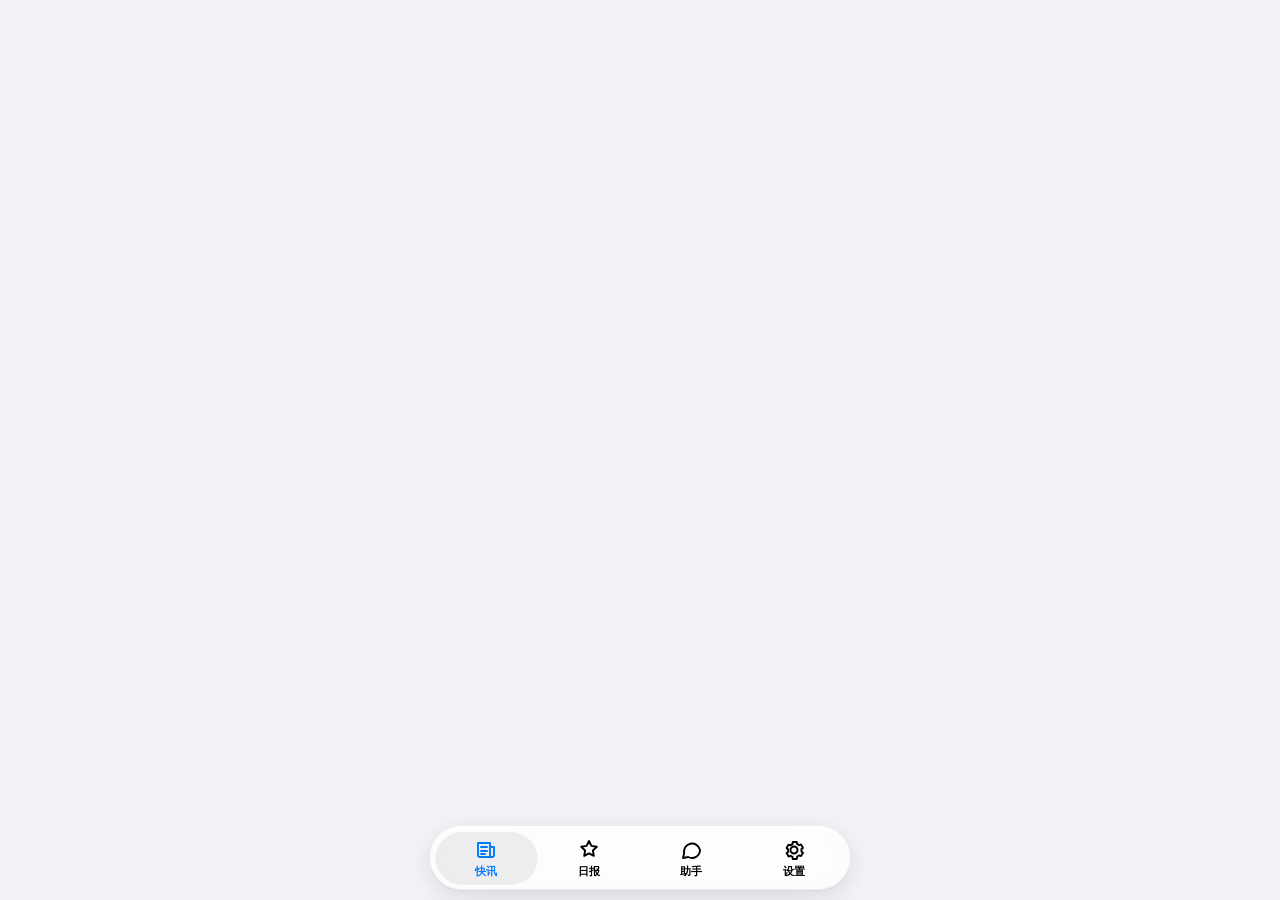
==== news-radar/web/index.html @ 7724fd5c "news-radar web: PWA shell, liquid-glass design tokens, API layer, demo data Co-Authored-By: Claude O" ====
<!doctype html>
<html lang="zh-CN">
<head>
<meta charset="utf-8">
<meta name="viewport" content="width=device-width, initial-scale=1, viewport-fit=cover">
<title>资讯雷达</title>
<meta name="description" content="24 小时私人股票和加密货币资讯雷达">
<meta name="theme-color" content="#F2F2F7" media="(prefers-color-scheme: light)">
<meta name="theme-color" content="#000000" media="(prefers-color-scheme: dark)">
<meta name="apple-mobile-web-app-capable" content="yes">
<meta name="mobile-web-app-capable" content="yes">
<meta name="apple-mobile-web-app-status-bar-style" content="default">
<meta name="apple-mobile-web-app-title" content="资讯雷达">
<meta name="format-detection" content="telephone=no">
<link rel="manifest" href="manifest.webmanifest">
<link rel="icon" href="icons/icon-192.png" type="image/png">
<link rel="apple-touch-icon" href="icons/apple-touch-icon.png">
<link rel="stylesheet" href="css/base.css">
<link rel="stylesheet" href="css/feed.css">
<link rel="stylesheet" href="css/digest.css">
<link rel="stylesheet" href="css/chat.css">
<link rel="stylesheet" href="css/settings.css">
<link rel="stylesheet" href="css/compose.css">
<script defer src="js/ui.js"></script>
<script defer src="js/api.js"></script>
<script defer src="js/mock.js"></script>
<script defer src="js/compose.js"></script>
<script defer src="js/feed.js"></script>
<script defer src="js/digest.js"></script>
<script defer src="js/chat.js"></script>
<script defer src="js/settings.js"></script>
<script defer src="js/app.js"></script>
</head>
<body>
<div id="app">
  <div class="topbar glass strong" id="topbar" aria-hidden="true"><div class="t" id="topbar-title"></div></div>

  <main>
    <section class="page" id="page-feed" data-page="feed" aria-label="快讯"></section>
    <section class="page" id="page-digest" data-page="digest" aria-label="日报"></section>
    <section class="page" id="page-chat" data-page="chat" aria-label="助手"></section>
    <section class="page" id="page-settings" data-page="settings" aria-label="设置"></section>
  </main>

  <nav class="tabbar glass" id="tabbar" aria-label="主导航">
    <span class="tab-indicator" id="tab-indicator" aria-hidden="true"></span>
    <button class="tab press" data-tab="feed" aria-label="快讯"><span data-icon="news"></span><span>快讯</span></button>
    <button class="tab press" data-tab="digest" aria-label="日报"><span data-icon="digest"></span><span>日报</span></button>
    <button class="tab press" data-tab="chat" aria-label="助手"><span data-icon="chat"></span><span>助手</span></button>
    <button class="tab press" data-tab="settings" aria-label="设置"><span data-icon="gear"></span><span>设置</span></button>
  </nav>
</div>

<div class="toast-wrap" id="toast" aria-live="polite"></div>

<div class="login" id="login" hidden>
  <img class="logo" src="icons/icon-192.png" alt="">
  <h1>资讯雷达</h1>
  <p>请用 Mini PC 上给出的口令链接打开，或在下面输入口令。</p>
  <form id="login-form" autocomplete="off">
    <input class="field" id="login-token" type="password" inputmode="text" placeholder="口令" aria-label="口令" autocapitalize="off" autocorrect="off" spellcheck="false">
    <div class="err" id="login-err" role="alert"></div>
    <button class="btn primary block press" type="submit" id="login-btn">进入</button>
  </form>
</div>

<noscript><p style="padding:40px;text-align:center">需要开启 JavaScript 才能使用资讯雷达。</p></noscript>
</body>
</html>
---- news-radar/web/css/base.css ----
/* 资讯雷达 · 基础样式（设计令牌 + 液态玻璃 + 通用组件）
   约定：页面样式放 css/<页面>.css，只用这里的变量和组件类，不写死颜色。
   液态玻璃只用 iPhone Safari 真能跑的手法：backdrop-filter + 半透明 + 多层内阴影高光。 */

:root {
  color-scheme: light dark;
  --font: -apple-system, BlinkMacSystemFont, "SF Pro Text", "PingFang SC", "Helvetica Neue", sans-serif;
  --font-round: ui-rounded, "SF Pro Rounded", -apple-system, "PingFang SC", sans-serif;
  --mono: ui-monospace, "SF Mono", Menlo, monospace;

  /* 苹果系统色（浅色） */
  --red: #FF3B30; --orange: #FF9500; --yellow: #FFCC00; --green: #34C759;
  --mint: #00C7BE; --teal: #30B0C7; --blue: #007AFF; --indigo: #5856D6; --purple: #AF52DE; --pink: #FF2D55;
  --amber: #C27C00;

  --bg: #F2F2F7;                 /* 页面底 */
  --bg-2: #FFFFFF;               /* 卡片 */
  --bg-3: #F2F2F7;               /* 卡片内的分组/输入框 */
  --fill: rgba(120,120,128,.12); /* 胶囊、按钮底 */
  --fill-2: rgba(120,120,128,.20);
  --sep: rgba(60,60,67,.14);
  --ink: #000000;
  --ink-2: rgba(60,60,67,.62);
  --ink-3: rgba(60,60,67,.34);
  --tint: var(--blue);
  --on-tint: #fff;

  /* 液态玻璃 */
  --glass-bg: rgba(255,255,255,.58);
  --glass-bg-strong: rgba(255,255,255,.76);
  --glass-blur: blur(22px) saturate(1.9) brightness(1.04);
  --glass-hi: rgba(255,255,255,.95);    /* 上沿高光 */
  --glass-lo: rgba(0,0,0,.06);          /* 下沿暗边 */
  --glass-rim: rgba(255,255,255,.55);   /* 1px 描边 */
  --glass-shadow: 0 8px 28px rgba(0,0,0,.10), 0 1px 3px rgba(0,0,0,.06);

  --card-shadow: 0 1px 2px rgba(0,0,0,.04);
  --r-xl: 28px; --r-lg: 22px; --r-md: 16px; --r-sm: 12px;
  --gutter: 16px;
  --tabbar-h: 64px;
  --safe-t: env(safe-area-inset-top, 0px);
  --safe-b: env(safe-area-inset-bottom, 0px);
  --ease: cubic-bezier(.32,.72,0,1);      /* iOS 弹簧近似 */
  --ease-out: cubic-bezier(.22,1,.36,1);

  /* 分数色 */
  --s5: var(--red); --s4: var(--orange); --s3: #D9A400; --s2: rgba(120,120,128,.55); --s1: rgba(120,120,128,.35);
}

@media (prefers-color-scheme: dark) {
  :root:not([data-theme="light"]) {
    --red: #FF453A; --orange: #FF9F0A; --yellow: #FFD60A; --green: #30D158;
    --mint: #63E6E2; --teal: #40CBE0; --blue: #0A84FF; --indigo: #5E5CE6; --purple: #BF5AF2; --pink: #FF375F;
    --amber: #FFB340;
    --bg: #000000; --bg-2: #1C1C1E; --bg-3: #2C2C2E;
    --fill: rgba(120,120,128,.24); --fill-2: rgba(120,120,128,.36);
    --sep: rgba(84,84,88,.6);
    --ink: #FFFFFF; --ink-2: rgba(235,235,245,.62); --ink-3: rgba(235,235,245,.32);
    --glass-bg: rgba(40,40,44,.52); --glass-bg-strong: rgba(44,44,48,.78);
    --glass-blur: blur(22px) saturate(1.6) brightness(.92);
    --glass-hi: rgba(255,255,255,.22); --glass-lo: rgba(0,0,0,.4); --glass-rim: rgba(255,255,255,.12);
    --glass-shadow: 0 8px 30px rgba(0,0,0,.5), 0 1px 3px rgba(0,0,0,.4);
    --card-shadow: none;
    --s3: #FFD60A;
  }
}
:root[data-theme="dark"] {
  --red: #FF453A; --orange: #FF9F0A; --yellow: #FFD60A; --green: #30D158;
  --mint: #63E6E2; --teal: #40CBE0; --blue: #0A84FF; --indigo: #5E5CE6; --purple: #BF5AF2; --pink: #FF375F;
  --amber: #FFB340;
  --bg: #000000; --bg-2: #1C1C1E; --bg-3: #2C2C2E;
  --fill: rgba(120,120,128,.24); --fill-2: rgba(120,120,128,.36);
  --sep: rgba(84,84,88,.6);
  --ink: #FFFFFF; --ink-2: rgba(235,235,245,.62); --ink-3: rgba(235,235,245,.32);
  --glass-bg: rgba(40,40,44,.52); --glass-bg-strong: rgba(44,44,48,.78);
  --glass-blur: blur(22px) saturate(1.6) brightness(.92);
  --glass-hi: rgba(255,255,255,.22); --glass-lo: rgba(0,0,0,.4); --glass-rim: rgba(255,255,255,.12);
  --glass-shadow: 0 8px 30px rgba(0,0,0,.5), 0 1px 3px rgba(0,0,0,.4);
  --card-shadow: none;
  --s3: #FFD60A;
}

/* ---------- 基础 ---------- */
*, *::before, *::after { box-sizing: border-box; }
html { -webkit-text-size-adjust: 100%; text-size-adjust: 100%; }
html, body { margin: 0; height: 100%; }
body {
  font-family: var(--font); font-size: 17px; line-height: 1.4; color: var(--ink); background: var(--bg);
  -webkit-font-smoothing: antialiased; -webkit-tap-highlight-color: transparent;
  overscroll-behavior-y: none;
}
button, input, textarea, select { font: inherit; color: inherit; }
button { -webkit-user-select: none; user-select: none; touch-action: manipulation; }
a { color: var(--tint); text-decoration: none; }
[hidden] { display: none !important; }
.sr-only { position: absolute; width: 1px; height: 1px; overflow: hidden; clip: rect(0 0 0 0); white-space: nowrap; }
svg.i { width: 22px; height: 22px; flex: none; stroke: currentColor; fill: none; stroke-width: 1.9; stroke-linecap: round; stroke-linejoin: round; }
svg.i.sm { width: 17px; height: 17px; }
svg.i.xs { width: 13px; height: 13px; stroke-width: 2.2; }

/* ---------- 液态玻璃材质 ---------- */
.glass {
  position: relative; isolation: isolate;
  background: var(--glass-bg);
  -webkit-backdrop-filter: var(--glass-blur); backdrop-filter: var(--glass-blur);
  box-shadow:
    inset 0 1px 0 0 var(--glass-hi),          /* 上沿亮 */
    inset 0 -1px 0 0 var(--glass-lo),         /* 下沿暗 */
    inset 0 0 0 .5px var(--glass-rim),        /* 细描边 */
    var(--glass-shadow);
}
.glass::before { /* 顶部镜面高光 */
  content: ""; position: absolute; inset: 0; border-radius: inherit; pointer-events: none; z-index: -1;
  background: linear-gradient(180deg, rgba(255,255,255,.28) 0%, rgba(255,255,255,0) 42%);
  mix-blend-mode: soft-light;
}
.glass.strong { background: var(--glass-bg-strong); }
@supports not ((backdrop-filter: blur(1px)) or (-webkit-backdrop-filter: blur(1px))) {
  .glass { background: var(--glass-bg-strong); }
}
@media (prefers-reduced-transparency: reduce) {
  .glass { background: var(--bg-2); -webkit-backdrop-filter: none; backdrop-filter: none; }
}

/* ---------- 按下反馈（所有可点元素） ---------- */
.press { transition: transform .35s var(--ease), opacity .2s, background-color .2s; cursor: pointer; }
.press:active, .press.is-pressed { transform: scale(.96); transition-duration: .08s; }
.press-row:active, .press-row.is-pressed { background: var(--fill); }
.press-card:active, .press-card.is-pressed { transform: scale(.985); transition-duration: .1s; }
@media (prefers-reduced-motion: reduce) { .press, .press-card { transition: none; } .press:active, .press-card:active { transform: none; opacity: .7; } }

/* ---------- 应用骨架 ---------- */
#app { min-height: 100%; }
.page { display: none; min-height: 100vh; min-height: 100dvh;
  padding: calc(var(--safe-t) + 8px) var(--gutter) calc(var(--tabbar-h) + var(--safe-b) + 40px); }
.page.is-active { display: block; animation: page-in .38s var(--ease-out); }
@keyframes page-in { from { opacity: 0; transform: translateY(6px); } to { opacity: 1; transform: none; } }

.large-title { display: flex; align-items: center; gap: 12px; min-height: 52px; margin: 4px 0 2px; }
.large-title h1 { flex: 1; margin: 0; font-size: 34px; line-height: 41px; font-weight: 700; letter-spacing: .37px; }
.subline { display: flex; align-items: center; gap: 6px; font-size: 13px; color: var(--ink-2); margin: 0 0 12px; min-height: 18px; }
.dot { width: 7px; height: 7px; border-radius: 50%; background: var(--green); flex: none; }
.dot.warn { background: var(--orange); } .dot.bad { background: var(--red); } .dot.idle { background: var(--ink-3); }
.dot.live { box-shadow: 0 0 0 0 color-mix(in srgb, var(--green) 60%, transparent); animation: live 2.4s infinite; }
@keyframes live { 70% { box-shadow: 0 0 0 6px transparent; } 100% { box-shadow: 0 0 0 0 transparent; } }

/* 滚动后出现的紧凑玻璃顶栏 */
.topbar { position: fixed; left: 0; right: 0; top: 0; z-index: 40; padding-top: var(--safe-t);
  height: calc(var(--safe-t) + 44px); display: flex; align-items: flex-end; justify-content: center;
  opacity: 0; pointer-events: none; transition: opacity .2s; border-radius: 0;
  box-shadow: inset 0 -.5px 0 var(--sep); }
.topbar.show { opacity: 1; pointer-events: auto; }
.topbar .t { height: 44px; line-height: 44px; font-size: 17px; font-weight: 600; }

/* 底部悬浮玻璃 Tab 栏（iOS 26） */
.tabbar { position: fixed; z-index: 50; left: 50%; transform: translateX(-50%);
  bottom: calc(var(--safe-b) + 10px); width: min(calc(100% - 2 * var(--gutter)), 420px);
  height: var(--tabbar-h); border-radius: 999px; display: grid; grid-template-columns: repeat(4, 1fr); padding: 5px; }
.tabbar.hidden-by-sheet { opacity: 0; pointer-events: none; }
.tab { position: relative; z-index: 1; border: 0; background: none; border-radius: 999px; display: flex; flex-direction: column;
  align-items: center; justify-content: center; gap: 2px; font-size: 10.5px; font-weight: 600; color: var(--ink); letter-spacing: .1px; }
.tab svg.i { width: 24px; height: 24px; }
.tab.is-active { color: var(--tint); }
.tab .badge { position: absolute; top: 5px; left: calc(50% + 6px); min-width: 17px; height: 17px; padding: 0 5px; border-radius: 9px;
  background: var(--red); color: #fff; font-size: 11px; line-height: 17px; text-align: center; font-weight: 600; }
.tab-indicator { position: absolute; z-index: 0; top: 5px; bottom: 5px; left: 5px; border-radius: 999px;
  width: calc((100% - 10px) / 4); background: var(--fill); transition: transform .5s var(--ease);
  box-shadow: inset 0 1px 0 var(--glass-hi), inset 0 0 0 .5px var(--glass-rim); }

/* ---------- 通用组件 ---------- */
.card { background: var(--bg-2); border-radius: var(--r-lg); box-shadow: var(--card-shadow); padding: 16px; }
.stack > * + * { margin-top: 12px; }
.section-h { font-size: 13px; font-weight: 400; color: var(--ink-2); text-transform: none; margin: 22px 16px 7px; }
.section-f { font-size: 13px; color: var(--ink-2); margin: 7px 16px 0; line-height: 1.38; }

/* iOS 分组列表 */
.list { background: var(--bg-2); border-radius: var(--r-md); overflow: hidden; box-shadow: var(--card-shadow); }
.row { position: relative; display: flex; align-items: center; gap: 12px; min-height: 48px; padding: 10px 16px; width: 100%;
  border: 0; background: none; text-align: left; }
.row + .row::before { content: ""; position: absolute; top: 0; right: 0; left: 16px; height: .5px; background: var(--sep); }
.row.has-icon + .row::before, .row + .row.has-icon::before { left: 60px; }
.row .grow { flex: 1; min-width: 0; }
.row .label { font-size: 17px; }
.row .sub { font-size: 13px; color: var(--ink-2); margin-top: 1px; overflow-wrap: anywhere; }
.row .value { color: var(--ink-2); font-size: 17px; flex: none; max-width: 55%; text-align: right; overflow: hidden; text-overflow: ellipsis; white-space: nowrap; }
.row .chev { color: var(--ink-3); width: 14px; height: 14px; stroke-width: 2.6; }
.row-icon { width: 30px; height: 30px; border-radius: 8px; display: grid; place-items: center; color: #fff; flex: none; }
.row-icon svg.i { width: 18px; height: 18px; stroke-width: 2.1; }

/* 按钮 */
.btn { display: inline-flex; align-items: center; justify-content: center; gap: 6px; min-height: 44px; padding: 0 18px;
  border-radius: 999px; border: 0; font-size: 17px; font-weight: 600; background: var(--fill); color: var(--tint); white-space: nowrap; }
.btn.primary { background: var(--tint); color: var(--on-tint); }
.btn.danger { color: var(--red); }
.btn.block { display: flex; width: 100%; }
.btn.sm { min-height: 34px; padding: 0 14px; font-size: 15px; }
.btn[disabled], .btn.is-busy { opacity: .45; pointer-events: none; }
.btn.is-busy .spinner { display: inline-block; }
.btn.glass { color: var(--ink); }
.icon-btn { width: 44px; height: 44px; border-radius: 50%; border: 0; display: grid; place-items: center; color: var(--ink); flex: none; padding: 0; }
.icon-btn.plain { background: var(--fill); }
.btn-row { display: flex; gap: 10px; }
.btn-row > .btn { flex: 1; }

/* 胶囊 / 标签 */
.chip { display: inline-flex; align-items: center; gap: 4px; height: 22px; padding: 0 8px; border-radius: 999px;
  font-size: 12px; font-weight: 600; background: var(--fill); color: var(--ink-2); white-space: nowrap; }
.chip.mono { font-family: var(--mono); font-size: 11.5px; letter-spacing: .2px; }
.chip.tint { background: color-mix(in srgb, var(--tint) 14%, transparent); color: var(--tint); }
.chip.rumor { background: color-mix(in srgb, var(--orange) 14%, transparent); color: var(--amber); box-shadow: inset 0 0 0 1px color-mix(in srgb, var(--orange) 40%, transparent); }
.chip.good { background: color-mix(in srgb, var(--green) 15%, transparent); color: var(--green); }
.chip.bad { background: color-mix(in srgb, var(--red) 14%, transparent); color: var(--red); }
.tier { display: inline-grid; place-items: center; width: 18px; height: 18px; border-radius: 5px; font-size: 11px; font-weight: 700; flex: none; }
.tier.A { background: color-mix(in srgb, var(--blue) 16%, transparent); color: var(--blue); }
.tier.B { background: var(--fill); color: var(--ink-2); }
.tier.C { background: color-mix(in srgb, var(--orange) 16%, transparent); color: var(--amber); }

/* 分数徽章 */
.score { display: inline-grid; place-items: center; width: 30px; height: 30px; border-radius: 10px; flex: none;
  font-family: var(--font-round); font-weight: 700; font-size: 16px; color: #fff; background: var(--s2); font-variant-numeric: tabular-nums; }
.score[data-s="5"] { background: var(--s5); } .score[data-s="4"] { background: var(--s4); }
.score[data-s="3"] { background: var(--s3); color: #000; }
.score[data-s="2"] { background: var(--fill-2); color: var(--ink-2); }
.score[data-s="1"], .score[data-s=""] { background: var(--fill); color: var(--ink-3); }

/* 分段控件（玻璃） */
.segmented { position: relative; display: flex; padding: 3px; border-radius: 999px; gap: 0; overflow-x: auto; scrollbar-width: none; }
.segmented::-webkit-scrollbar { display: none; }
.segmented button { position: relative; z-index: 1; flex: 1 0 auto; border: 0; background: none; height: 32px; padding: 0 14px;
  border-radius: 999px; font-size: 14px; font-weight: 600; color: var(--ink-2); white-space: nowrap; transition: color .25s; }
.segmented button.is-active { color: var(--ink); }
.segmented .seg-thumb { position: absolute; z-index: 0; top: 3px; bottom: 3px; border-radius: 999px; background: var(--bg-2);
  box-shadow: 0 2px 8px rgba(0,0,0,.12), inset 0 0 0 .5px var(--glass-rim); transition: left .45s var(--ease), width .45s var(--ease); }

/* 开关（iOS） */
.switch { position: relative; width: 51px; height: 31px; flex: none; -webkit-appearance: none; appearance: none; margin: 0;
  border-radius: 999px; background: var(--fill-2); transition: background .25s; cursor: pointer; }
.switch::after { content: ""; position: absolute; top: 2px; left: 2px; width: 27px; height: 27px; border-radius: 50%; background: #fff;
  box-shadow: 0 3px 8px rgba(0,0,0,.15), 0 3px 1px rgba(0,0,0,.06); transition: transform .3s var(--ease); }
.switch:checked { background: var(--green); }
.switch:checked::after { transform: translateX(20px); }
.switch:disabled { opacity: .4; }

/* 输入 */
.field { width: 100%; min-height: 44px; padding: 11px 14px; border-radius: var(--r-sm); border: 0; background: var(--bg-3);
  font-size: 17px; outline: none; -webkit-appearance: none; appearance: none; }
.field:focus { box-shadow: 0 0 0 2px color-mix(in srgb, var(--tint) 50%, transparent); }
textarea.field { resize: none; line-height: 1.5; display: block; }
.field::placeholder { color: var(--ink-3); }
.row .field { background: none; padding: 0; min-height: 0; text-align: right; box-shadow: none; }

/* 步进器 */
.stepper { display: inline-flex; align-items: center; background: var(--fill); border-radius: 9px; height: 32px; flex: none; }
.stepper button { width: 44px; height: 32px; border: 0; background: none; font-size: 20px; color: var(--ink); display: grid; place-items: center; }
.stepper output { min-width: 28px; text-align: center; font-weight: 600; font-variant-numeric: tabular-nums; }

/* ---------- 底部弹层（sheet） ---------- */
.scrim { position: fixed; inset: 0; z-index: 80; background: rgba(0,0,0,.28); opacity: 0; transition: opacity .35s; pointer-events: none; }
.scrim.show { opacity: 1; pointer-events: auto; }
.sheet { position: fixed; z-index: 90; left: 0; right: 0; bottom: 0; max-height: calc(100dvh - var(--safe-t) - 12px);
  border-radius: 30px 30px 0 0; transform: translateY(105%); transition: transform .5s var(--ease); display: flex; flex-direction: column;
  padding-bottom: var(--safe-b); max-width: 600px; margin: 0 auto; }
.sheet.show { transform: none; }
.sheet.dragging { transition: none; }
.sheet .grabber { width: 36px; height: 5px; border-radius: 3px; background: var(--fill-2); margin: 6px auto 0; flex: none; }
.sheet-head { display: flex; align-items: center; gap: 8px; padding: 8px 12px 6px 20px; flex: none; min-height: 52px; }
.sheet-head h2 { flex: 1; margin: 0; font-size: 17px; font-weight: 600; text-align: center; padding-left: 36px; overflow: hidden; text-overflow: ellipsis; white-space: nowrap; }
.sheet-body { overflow-y: auto; -webkit-overflow-scrolling: touch; padding: 4px var(--gutter) 24px; overscroll-behavior: contain; }
.sheet-foot { flex: none; padding: 10px var(--gutter) 12px; }

/* ---------- 提示 ---------- */
.toast-wrap { position: fixed; z-index: 120; left: 0; right: 0; top: calc(var(--safe-t) + 8px); display: flex; justify-content: center; pointer-events: none; }
.toast { display: flex; align-items: center; gap: 8px; max-width: calc(100% - 32px); min-height: 44px; padding: 10px 18px; border-radius: 999px;
  font-size: 15px; font-weight: 600; transform: translateY(-140%); opacity: 0; transition: transform .5s var(--ease), opacity .3s; pointer-events: auto; }
.toast.show { transform: none; opacity: 1; }
.toast .ok { color: var(--green); } .toast .err { color: var(--red); }

/* ---------- 状态：加载 / 空 / 出错 ---------- */
.skeleton { background: var(--bg-2); border-radius: var(--r-lg); padding: 16px; }
.sk { border-radius: 6px; background: var(--fill); height: 14px; position: relative; overflow: hidden; }
.sk::after { content: ""; position: absolute; inset: 0; transform: translateX(-100%);
  background: linear-gradient(90deg, transparent, rgba(255,255,255,.35), transparent); animation: shimmer 1.4s infinite; }
@media (prefers-color-scheme: dark) { :root:not([data-theme="light"]) .sk::after { background: linear-gradient(90deg, transparent, rgba(255,255,255,.07), transparent); } }
@keyframes shimmer { to { transform: translateX(100%); } }
.state { text-align: center; padding: 56px 24px; color: var(--ink-2); }
.state .state-icon { width: 56px; height: 56px; margin: 0 auto 14px; border-radius: 18px; display: grid; place-items: center; background: var(--fill); color: var(--ink-2); }
.state .state-icon svg.i { width: 28px; height: 28px; }
.state h3 { margin: 0 0 6px; font-size: 20px; font-weight: 700; color: var(--ink); }
.state p { margin: 0 auto 18px; font-size: 15px; max-width: 300px; }
.state.err .state-icon { color: var(--red); background: color-mix(in srgb, var(--red) 12%, transparent); }
.spinner { display: none; width: 16px; height: 16px; border-radius: 50%; border: 2px solid currentColor; border-right-color: transparent; animation: spin .7s linear infinite; }
.spinner.show { display: inline-block; }
@keyframes spin { to { transform: rotate(360deg); } }

/* 演示模式角标 */
.demo-flag { position: fixed; z-index: 60; top: calc(var(--safe-t) + 6px); right: 12px; height: 22px; padding: 0 9px; border-radius: 999px;
  font-size: 11px; font-weight: 700; line-height: 22px; color: var(--amber); }

/* 登录页 */
.login { position: fixed; inset: 0; z-index: 200; display: flex; flex-direction: column; align-items: center; justify-content: center;
  padding: calc(var(--safe-t) + 24px) 28px calc(var(--safe-b) + 24px); background: var(--bg); text-align: center; }
.login .logo { width: 84px; height: 84px; border-radius: 22px; margin-bottom: 20px; box-shadow: 0 10px 30px rgba(0,0,0,.15); }
.login h1 { font-size: 28px; margin: 0 0 6px; }
.login p { color: var(--ink-2); font-size: 15px; margin: 0 0 24px; max-width: 320px; }
.login form { width: 100%; max-width: 340px; }
.login .err { color: var(--red); font-size: 14px; min-height: 20px; margin: 8px 0; }

/* 文本 */
.muted { color: var(--ink-2); } .faint { color: var(--ink-3); }
.small { font-size: 13px; } .tnum { font-variant-numeric: tabular-nums; }
.clamp2 { display: -webkit-box; -webkit-line-clamp: 2; -webkit-box-orient: vertical; overflow: hidden; }
.clamp3 { display: -webkit-box; -webkit-line-clamp: 3; -webkit-box-orient: vertical; overflow: hidden; }
.break { overflow-wrap: anywhere; word-break: break-word; }

/* iOS 26 滚动边缘：底部 Tab 栏下方渐隐，让透出的内容不显得乱 */
#app::after { content: ""; position: fixed; z-index: 45; left: 0; right: 0; bottom: 0; pointer-events: none;
  height: calc(var(--tabbar-h) + var(--safe-b) + 28px);
  background: linear-gradient(to top, var(--bg) 0%, color-mix(in srgb, var(--bg) 70%, transparent) 45%, transparent 100%); }
---- news-radar/web/css/feed.css ----
/* feed */
---- news-radar/web/css/digest.css ----
/* digest */
---- news-radar/web/css/chat.css ----
/* chat */
---- news-radar/web/css/settings.css ----
/* settings */
---- news-radar/web/css/compose.css ----
/* compose */
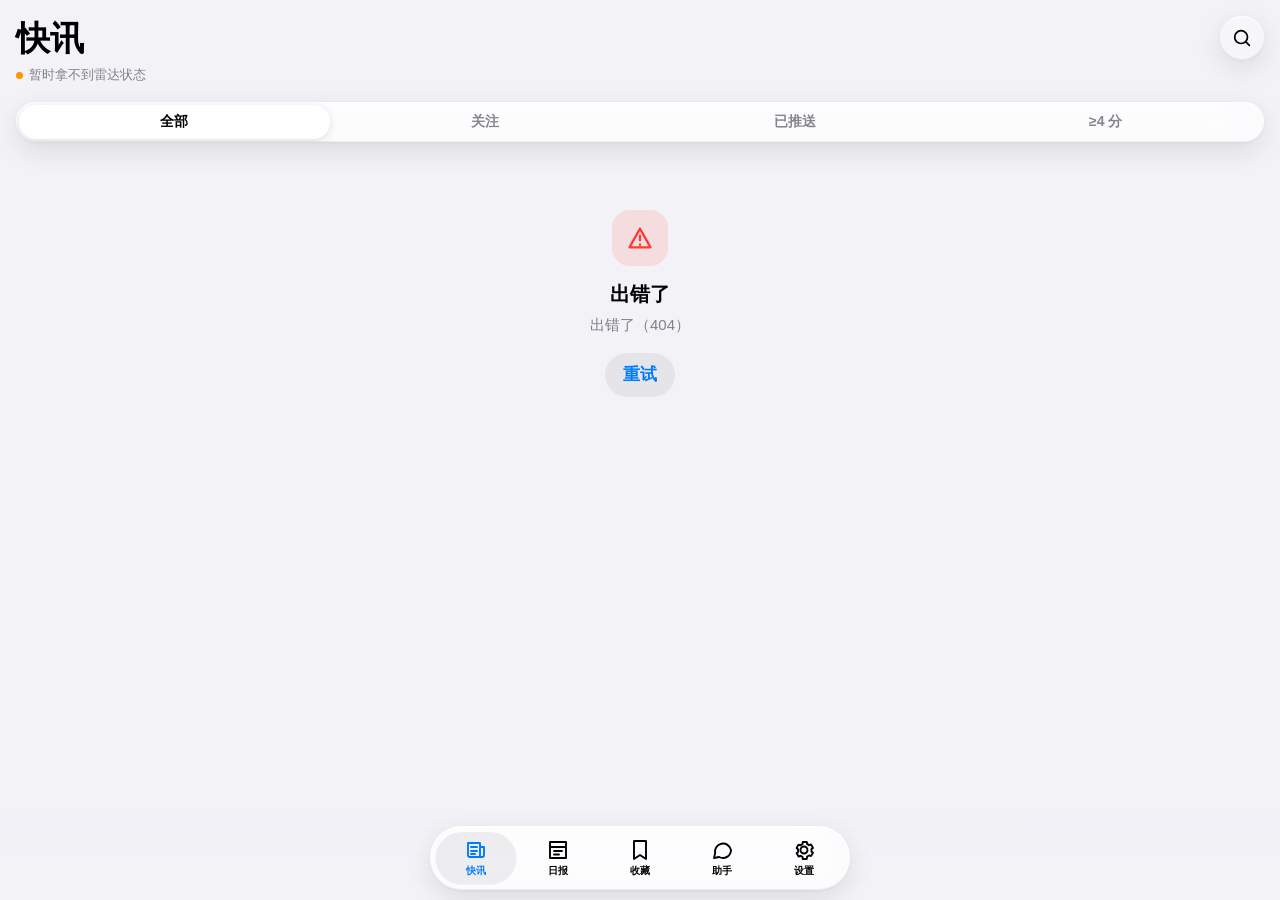
==== commit 65e6741c: "news-radar web: feed (image cards), digest, saved, Vesper chat, settings, compose sheet; security/st" ====
--- a/news-radar/web/index.html
+++ b/news-radar/web/index.html
@@ -18,6 +18,7 @@
 <link rel="stylesheet" href="css/base.css">
 <link rel="stylesheet" href="css/feed.css">
 <link rel="stylesheet" href="css/digest.css">
+<link rel="stylesheet" href="css/vault.css">
 <link rel="stylesheet" href="css/chat.css">
 <link rel="stylesheet" href="css/settings.css">
 <link rel="stylesheet" href="css/compose.css">
@@ -27,6 +28,7 @@
 <script defer src="js/compose.js"></script>
 <script defer src="js/feed.js"></script>
 <script defer src="js/digest.js"></script>
+<script defer src="js/vault.js"></script>
 <script defer src="js/chat.js"></script>
 <script defer src="js/settings.js"></script>
 <script defer src="js/app.js"></script>
@@ -38,6 +40,7 @@
   <main>
     <section class="page" id="page-feed" data-page="feed" aria-label="快讯"></section>
     <section class="page" id="page-digest" data-page="digest" aria-label="日报"></section>
+    <section class="page" id="page-vault" data-page="vault" aria-label="收藏"></section>
     <section class="page" id="page-chat" data-page="chat" aria-label="助手"></section>
     <section class="page" id="page-settings" data-page="settings" aria-label="设置"></section>
   </main>
@@ -46,6 +49,7 @@
     <span class="tab-indicator" id="tab-indicator" aria-hidden="true"></span>
     <button class="tab press" data-tab="feed" aria-label="快讯"><span data-icon="news"></span><span>快讯</span></button>
     <button class="tab press" data-tab="digest" aria-label="日报"><span data-icon="digest"></span><span>日报</span></button>
+    <button class="tab press" data-tab="vault" aria-label="收藏"><span data-icon="vault"></span><span>收藏</span></button>
     <button class="tab press" data-tab="chat" aria-label="助手"><span data-icon="chat"></span><span>助手</span></button>
     <button class="tab press" data-tab="settings" aria-label="设置"><span data-icon="gear"></span><span>设置</span></button>
   </nav>
--- a/news-radar/web/css/base.css
+++ b/news-radar/web/css/base.css
@@ -155,16 +155,16 @@
 /* 底部悬浮玻璃 Tab 栏（iOS 26） */
 .tabbar { position: fixed; z-index: 50; left: 50%; transform: translateX(-50%);
   bottom: calc(var(--safe-b) + 10px); width: min(calc(100% - 2 * var(--gutter)), 420px);
-  height: var(--tabbar-h); border-radius: 999px; display: grid; grid-template-columns: repeat(4, 1fr); padding: 5px; }
+  height: var(--tabbar-h); border-radius: 999px; display: grid; grid-template-columns: repeat(5, 1fr); padding: 5px; }
 .tabbar.hidden-by-sheet { opacity: 0; pointer-events: none; }
 .tab { position: relative; z-index: 1; border: 0; background: none; border-radius: 999px; display: flex; flex-direction: column;
-  align-items: center; justify-content: center; gap: 2px; font-size: 10.5px; font-weight: 600; color: var(--ink); letter-spacing: .1px; }
+  align-items: center; justify-content: center; gap: 2px; font-size: 10px; font-weight: 600; color: var(--ink); letter-spacing: 0; }
 .tab svg.i { width: 24px; height: 24px; }
 .tab.is-active { color: var(--tint); }
 .tab .badge { position: absolute; top: 5px; left: calc(50% + 6px); min-width: 17px; height: 17px; padding: 0 5px; border-radius: 9px;
   background: var(--red); color: #fff; font-size: 11px; line-height: 17px; text-align: center; font-weight: 600; }
 .tab-indicator { position: absolute; z-index: 0; top: 5px; bottom: 5px; left: 5px; border-radius: 999px;
-  width: calc((100% - 10px) / 4); background: var(--fill); transition: transform .5s var(--ease);
+  width: calc((100% - 10px) / 5); background: var(--fill); transition: transform .5s var(--ease);
   box-shadow: inset 0 1px 0 var(--glass-hi), inset 0 0 0 .5px var(--glass-rim); }
 
 /* ---------- 通用组件 ---------- */
@@ -197,7 +197,7 @@
 .btn[disabled], .btn.is-busy { opacity: .45; pointer-events: none; }
 .btn.is-busy .spinner { display: inline-block; }
 .btn.glass { color: var(--ink); }
-.icon-btn { width: 44px; height: 44px; border-radius: 50%; border: 0; display: grid; place-items: center; color: var(--ink); flex: none; padding: 0; }
+.icon-btn { width: 44px; height: 44px; border-radius: 50%; border: 0; background: none; display: grid; place-items: center; color: var(--ink); flex: none; padding: 0; }
 .icon-btn.plain { background: var(--fill); }
 .btn-row { display: flex; gap: 10px; }
 .btn-row > .btn { flex: 1; }
@@ -247,7 +247,7 @@
 .field:focus { box-shadow: 0 0 0 2px color-mix(in srgb, var(--tint) 50%, transparent); }
 textarea.field { resize: none; line-height: 1.5; display: block; }
 .field::placeholder { color: var(--ink-3); }
-.row .field { background: none; padding: 0; min-height: 0; text-align: right; box-shadow: none; }
+.row input.field { background: none; padding: 0; min-height: 0; text-align: right; box-shadow: none; }
 
 /* 步进器 */
 .stepper { display: inline-flex; align-items: center; background: var(--fill); border-radius: 9px; height: 32px; flex: none; }
@@ -257,7 +257,7 @@
 /* ---------- 底部弹层（sheet） ---------- */
 .scrim { position: fixed; inset: 0; z-index: 80; background: rgba(0,0,0,.28); opacity: 0; transition: opacity .35s; pointer-events: none; }
 .scrim.show { opacity: 1; pointer-events: auto; }
-.sheet { position: fixed; z-index: 90; left: 0; right: 0; bottom: 0; max-height: calc(100dvh - var(--safe-t) - 12px);
+.sheet { position: fixed; z-index: 90; left: 0; right: 0; bottom: var(--kb, 0px); max-height: calc(var(--vvh, 100dvh) - var(--safe-t) - 12px);
   border-radius: 30px 30px 0 0; transform: translateY(105%); transition: transform .5s var(--ease); display: flex; flex-direction: column;
   padding-bottom: var(--safe-b); max-width: 600px; margin: 0 auto; }
 .sheet.show { transform: none; }
@@ -293,7 +293,7 @@
 @keyframes spin { to { transform: rotate(360deg); } }
 
 /* 演示模式角标 */
-.demo-flag { position: fixed; z-index: 60; top: calc(var(--safe-t) + 6px); right: 12px; height: 22px; padding: 0 9px; border-radius: 999px;
+.demo-flag { position: fixed; z-index: 60; top: calc(var(--safe-t) + 4px); left: 50%; transform: translateX(-50%); border: 0; transition: opacity .2s; height: 22px; padding: 0 9px; border-radius: 999px;
   font-size: 11px; font-weight: 700; line-height: 22px; color: var(--amber); }
 
 /* 登录页 */
@@ -316,3 +316,11 @@
 #app::after { content: ""; position: fixed; z-index: 45; left: 0; right: 0; bottom: 0; pointer-events: none;
   height: calc(var(--tabbar-h) + var(--safe-b) + 28px);
   background: linear-gradient(to top, var(--bg) 0%, color-mix(in srgb, var(--bg) 70%, transparent) 45%, transparent 100%); }
+.scrim.stacked { background: rgba(0,0,0,.42); }
+html.scrolled .demo-flag { opacity: 0; pointer-events: none; }
+html.kb-open .sheet { padding-bottom: 0; }
+html.kb-open .tabbar, html.kb-open #app::after { opacity: 0; pointer-events: none; }
+.tabbar { transition: opacity .2s; }
+html.sheet-open .demo-flag { opacity: 0; pointer-events: none; }
+/* 弹层接近实心（iOS 表单弹层），避免背后彩色图片透出来干扰阅读 */
+.sheet.glass { background: color-mix(in srgb, var(--bg) 93%, transparent); }
--- a/news-radar/web/css/feed.css
+++ b/news-radar/web/css/feed.css
@@ -1 +1,195 @@
-/* feed */
+/* 资讯雷达 · 快讯页（只用 base.css 的变量，私有样式以 #page-feed / .fc- 前缀） */
+
+#page-feed .fc-body { position: relative; }
+#page-feed .fc-body.fc-settling { transition: transform .4s var(--ease); }
+
+/* ---------- 顶部 ---------- */
+#page-feed .large-title h1 { min-width: 0; }
+#page-feed .fc-search-btn { color: var(--ink); border-radius: 50%; }
+#page-feed .fc-search-btn.is-on { color: var(--tint); }
+
+#page-feed .fc-search { display: grid; grid-template-rows: 0fr; opacity: 0; transition: grid-template-rows .38s var(--ease), opacity .25s; }
+#page-feed .fc-search.open { grid-template-rows: 1fr; opacity: 1; }
+#page-feed .fc-search-in { overflow: hidden; min-height: 0; }
+#page-feed .fc-search-row { display: flex; align-items: center; gap: 10px; padding: 4px 0 10px; }
+#page-feed .fc-field { flex: 1; min-width: 0; display: flex; align-items: center; gap: 6px; height: 40px; padding: 0 4px 0 10px;
+  border-radius: var(--r-sm); background: var(--fill); color: var(--ink-2); }
+#page-feed .fc-field:focus-within { box-shadow: 0 0 0 2px color-mix(in srgb, var(--tint) 45%, transparent); }
+#page-feed .fc-input { flex: 1; min-width: 0; height: 40px; border: 0; background: none; outline: none; font-size: 17px; color: var(--ink);
+  padding: 0; -webkit-appearance: none; appearance: none; }
+#page-feed .fc-input::placeholder { color: var(--ink-3); }
+#page-feed .fc-input::-webkit-search-cancel-button, #page-feed .fc-input::-webkit-search-decoration { -webkit-appearance: none; appearance: none; display: none; }
+#page-feed .fc-clear { flex: none; width: 36px; height: 36px; border: 0; padding: 0; border-radius: 50%; background: none; display: grid; place-items: center; color: var(--ink-2); }
+#page-feed .fc-clear svg.i { width: 18px; height: 18px; padding: 4px; border-radius: 50%; background: var(--ink-3); color: var(--bg-2); stroke-width: 3; }
+#page-feed .fc-cancel { flex: none; height: 44px; padding: 0 2px; border: 0; background: none; color: var(--tint); font-size: 17px; }
+
+#page-feed .fc-sub { min-width: 0; }
+#page-feed .fc-sub-t { min-width: 0; overflow: hidden; text-overflow: ellipsis; white-space: nowrap; }
+#page-feed .fc-sub .fc-mute { color: var(--ink-2); }
+
+/* ---------- 吸顶筛选条（紧凑顶栏下方） ---------- */
+#page-feed .fc-filter { position: sticky; z-index: 30; top: calc(var(--safe-t) + 44px); margin: 0 0 4px; padding: 6px 0 8px; pointer-events: none; }
+/* 滚动边缘效果：吸顶时让下面滚过的内容在筛选条后渐隐，不和顶栏/胶囊之间露出半截文字 */
+#page-feed .fc-filter::before { content: ""; position: absolute; z-index: -1; left: calc(-1 * var(--gutter)); right: calc(-1 * var(--gutter)); top: 0; bottom: -10px;
+  background: linear-gradient(to bottom, var(--bg) 0%, var(--bg) 45%, color-mix(in srgb, var(--bg) 70%, transparent) 75%, transparent 100%); pointer-events: none; }
+#page-feed .fc-seg { pointer-events: auto; width: 100%; overflow: hidden; }
+#page-feed .fc-seg button { flex: 1 1 0; min-width: 0; padding: 0 6px; height: 34px; }
+#page-feed .fc-seg button.press:active, #page-feed .fc-seg button.press.is-pressed { transform: none; opacity: .65; }
+@media (prefers-color-scheme: dark) { :root:not([data-theme="light"]) #page-feed .fc-seg .seg-thumb { background: var(--fill-2); } }
+:root[data-theme="dark"] #page-feed .fc-seg .seg-thumb { background: var(--fill-2); }
+
+/* ---------- 卡片 ---------- */
+#page-feed .fc-list { display: flex; flex-direction: column; gap: 10px; }
+#page-feed .fc { position: relative; overflow: hidden; padding: 14px 16px 14px; cursor: pointer; outline: none;
+  transition: transform .35s var(--ease), background-color .6s; }
+#page-feed .fc:focus-visible { box-shadow: 0 0 0 2px var(--tint); }
+
+#page-feed .fc-head { display: flex; align-items: center; gap: 7px; min-width: 0; height: 30px; }
+#page-feed .fc-head .score { width: 28px; height: 28px; border-radius: 9px; font-size: 15px; }
+#page-feed .score.unscored { width: auto; padding: 0 7px; font-family: var(--font); font-size: 11px; font-weight: 600; letter-spacing: .2px;
+  background: var(--fill); color: var(--ink-2); }
+#page-feed .fc-src { flex: 0 1 auto; min-width: 0; overflow: hidden; text-overflow: ellipsis; white-space: nowrap;
+  font-size: 13px; font-weight: 600; color: var(--ink-2); margin-left: 2px; }
+#page-feed .fc-head .chip { flex: none; height: 20px; padding: 0 7px; font-size: 11px; }
+#page-feed .fc-bell { flex: none; display: inline-grid; place-items: center; width: 20px; height: 20px; border-radius: 50%;
+  color: var(--tint); background: color-mix(in srgb, var(--tint) 13%, transparent); }
+#page-feed .fc-bell svg.i { width: 12px; height: 12px; }
+#page-feed .fc-time { flex: none; margin-left: auto; padding-left: 6px; font-size: 13px; color: var(--ink-2); white-space: nowrap; }
+
+#page-feed .fc-title { margin: 8px 0 0; font-size: 17px; line-height: 1.36; font-weight: 600; letter-spacing: -.2px; color: var(--ink); }
+#page-feed .fc-sum { margin: 4px 0 0; font-size: 15px; line-height: 1.42; color: var(--ink-2); }
+#page-feed .fc-note { display: inline-flex; align-items: center; gap: 3px; font-size: 12px; color: var(--ink-2); white-space: nowrap; height: 22px; }
+#page-feed .fc-tags .chip + .fc-note, #page-feed .fc-note + .fc-note { margin-left: 4px; }
+#page-feed .fc-note.late { color: var(--amber); }
+#page-feed .fc-note.notion svg.i { width: 12px; height: 12px; color: var(--green); }
+
+/* 图文：顶部 16:9 大图（满宽、上圆角跟随卡片） */
+#page-feed .fc-img { position: relative; margin: -14px -16px 12px; aspect-ratio: 2 / 1; background: var(--fill); overflow: hidden; }
+#page-feed .fc-img img, .fd-img img, #page-feed .fc-thumb img { display: block; width: 100%; height: 100%; object-fit: cover; opacity: 0; transition: opacity .35s ease; -webkit-user-drag: none; }
+#page-feed .fc-img.loaded img, .fd-img.loaded img, #page-feed .fc-thumb.loaded img { opacity: 1; }
+#page-feed .fc-img.grow { animation: fc-grow .55s var(--ease); }
+@keyframes fc-grow { from { max-height: 0; margin-bottom: 14px; } to { max-height: 60vw; margin-bottom: 12px; } }
+#page-feed .fc-main { display: flex; align-items: flex-start; gap: 12px; }
+#page-feed .fc-text { flex: 1; min-width: 0; }
+#page-feed .fc-thumb { flex: none; width: 72px; height: 72px; margin-top: 9px; border-radius: var(--r-sm); overflow: hidden; background: var(--fill); }
+#page-feed .fc[data-s="1"] .fc-thumb img, #page-feed .fc[data-s="2"] .fc-thumb img { filter: saturate(.8); }
+
+/* 底部一行：标签 + 右下角收藏 */
+#page-feed .fc-meta { display: flex; align-items: flex-end; gap: 6px; margin-top: 10px; min-height: 22px; }
+#page-feed .fc-tags { flex: 1; min-width: 0; display: flex; flex-wrap: wrap; align-items: center; gap: 6px; }
+#page-feed .fc-tags .chip { max-width: 100%; overflow: hidden; text-overflow: ellipsis; }
+#page-feed .fc-save { flex: none; width: 44px; height: 44px; margin: -11px -12px -11px 0; padding: 0; border: 0; border-radius: 50%;
+  background: none; display: grid; place-items: center; color: var(--ink-2); }
+#page-feed .fc-save svg.i { width: 19px; height: 19px; }
+#page-feed .fc-save.on, .fd-save.on { color: var(--tint); }
+#page-feed .fc-save.on svg.i, .fd-save.on svg.i { fill: currentColor; }
+.fc-save.bounce svg.i, .fd-save.bounce svg.i { animation: fc-bounce .45s var(--ease-out); }
+@keyframes fc-bounce { 0% { transform: scale(1); } 35% { transform: scale(1.32); } 65% { transform: scale(.9); } 100% { transform: scale(1); } }
+
+/* 历史精简条目：标题 + 来源·时间，点开直接看原文 */
+#page-feed .fc-divider { display: flex; align-items: center; gap: 10px; margin: 12px 2px 2px; font-size: 13px; color: var(--ink-2); }
+#page-feed .fc-divider::before, #page-feed .fc-divider::after { content: ""; flex: 1; height: .5px; background: var(--sep); }
+#page-feed .fc-divider span { flex: none; max-width: 80%; text-align: center; }
+#page-feed .fc.fc-slim { display: flex; align-items: center; gap: 12px; padding: 11px 4px 11px 14px; border-radius: var(--r-md); }
+#page-feed .fc.fc-slim[data-s="5"] { background: var(--bg-2); }
+#page-feed .fc.fc-slim[data-s="5"]::before { display: none; }
+#page-feed .fc-slim-sep { flex: none; padding: 0 4px; color: var(--ink-3); }
+#page-feed .fc-dot { flex: none; width: 8px; height: 8px; border-radius: 50%; background: var(--s1); align-self: flex-start; margin-top: 7px; }
+#page-feed .fc-dot[data-s="5"] { background: var(--s5); } #page-feed .fc-dot[data-s="4"] { background: var(--s4); }
+#page-feed .fc-dot[data-s="3"] { background: var(--s3); } #page-feed .fc-dot[data-s="2"] { background: var(--s2); }
+#page-feed .fc-slim-text { flex: 1; min-width: 0; }
+#page-feed .fc-slim-title { font-size: 15px; line-height: 1.4; font-weight: 500; color: var(--ink); }
+#page-feed .fc-slim-meta { display: flex; align-items: center; min-width: 0; margin-top: 3px; font-size: 12px; color: var(--ink-2); white-space: nowrap; }
+#page-feed .fc-slim-src { min-width: 0; overflow: hidden; text-overflow: ellipsis; }
+#page-feed .fc-slim-meta .fc-time { margin: 0; padding: 0; font-size: 12px; }
+#page-feed .fc-slim-meta svg.i { margin-left: 5px; color: var(--ink-3); }
+#page-feed .fc-slim .fc-save { margin: -6px 0; }
+#page-feed .fc-slim.no-url { cursor: default; }
+#page-feed .fc-slim.no-url .fc-slim-title { color: var(--ink-3); }
+#page-feed .fc-slim[data-s="1"] .fc-slim-title, #page-feed .fc-slim[data-s="2"] .fc-slim-title { color: var(--ink-2); }
+
+/* 5 分：左侧色条 + 极淡底色 */
+#page-feed .fc[data-s="5"] { background: color-mix(in srgb, var(--s5) 5%, var(--bg-2)); }
+#page-feed .fc[data-s="5"]::before { content: ""; position: absolute; left: 0; top: 0; bottom: 0; width: 4px; background: var(--s5); }
+/* 1~2 分：降低视觉权重 */
+#page-feed .fc[data-s="1"] .fc-title, #page-feed .fc[data-s="2"] .fc-title { color: var(--ink-2); font-weight: 500; }
+#page-feed .fc[data-s="1"] .fc-sum, #page-feed .fc[data-s="2"] .fc-sum { color: var(--ink-3); }
+#page-feed .fc[data-s="1"] .fc-src, #page-feed .fc[data-s="2"] .fc-src { color: var(--ink-3); }
+
+/* 新插入的卡片短暂高亮 */
+#page-feed .fc.is-new { animation: fc-in .5s var(--ease-out), fc-glow 2.4s ease-out; }
+@keyframes fc-in { from { opacity: 0; transform: translateY(-8px) scale(.98); } to { opacity: 1; transform: none; } }
+@keyframes fc-glow { 0%, 35% { box-shadow: inset 0 0 0 1.5px color-mix(in srgb, var(--tint) 55%, transparent), 0 0 0 4px color-mix(in srgb, var(--tint) 12%, transparent); }
+  100% { box-shadow: inset 0 0 0 1.5px transparent, 0 0 0 4px transparent; } }
+
+/* ---------- 列表底部 ---------- */
+#page-feed .fc-sentinel { height: 1px; }
+#page-feed .fc-foot { display: flex; justify-content: center; min-height: 56px; padding: 14px 0 0; }
+#page-feed .fc-foot-row { display: flex; align-items: center; gap: 8px; font-size: 13px; color: var(--ink-2); height: 32px; }
+#page-feed .fc-foot-row.end { color: var(--ink-3); }
+#page-feed .fc-retry { color: var(--tint); }
+
+/* ---------- iOS 转圈 ---------- */
+.ios-spin { width: 20px; height: 20px; flex: none; stroke: var(--ink-2); stroke-width: 2.3; stroke-linecap: round; }
+.ios-spin.spinning, .fc-ptr.spinning .ios-spin { animation: ios-spin .8s steps(8) infinite; }
+@keyframes ios-spin { to { transform: rotate(360deg); } }
+
+/* 下拉刷新指示（挂在 body 下） */
+.fc-ptr { position: fixed; z-index: 45; left: 50%; top: calc(var(--safe-t) + 10px); width: 36px; height: 36px; border-radius: 50%;
+  display: grid; place-items: center; opacity: 0; transform: translate(-50%, 0) scale(.7); pointer-events: none; }
+.fc-ptr.fc-settling { transition: transform .4s var(--ease), opacity .3s; }
+.fc-ptr .ios-spin { width: 22px; height: 22px; }
+
+/* “↑ N 条新消息”胶囊（挂在 body 下，位于顶栏 + 筛选条下方） */
+.fc-pill { position: fixed; z-index: 35; left: 50%; top: calc(var(--safe-t) + 44px + 58px); height: 36px; padding: 0 16px 0 13px;
+  border: 0; border-radius: 999px; display: inline-flex; align-items: center; gap: 6px; font-size: 15px; font-weight: 600; color: var(--tint);
+  white-space: nowrap; opacity: 0; transform: translate(-50%, -12px) scale(.94); transition: transform .45s var(--ease), opacity .25s; }
+.fc-pill.show { opacity: 1; transform: translate(-50%, 0); }
+.fc-pill.press:active, .fc-pill.press.is-pressed { transform: translate(-50%, 0) scale(.95); }
+.fc-pill-arrow { font-weight: 700; }
+.fc-pill::after { content: ""; position: absolute; inset: -4px 0; } /* 点按区域补足 44px */
+
+/* ---------- 详情弹层 ---------- */
+.fd { padding-top: 2px; }
+.fd-img { margin: 2px 0 16px; aspect-ratio: 16 / 9; border-radius: var(--r-md); overflow: hidden; background: var(--fill); }
+.fd-row1 > .fd-save { flex: none; padding: 0 18px; }
+.fd-score { display: flex; align-items: center; gap: 10px; flex-wrap: wrap; }
+.fd-score .score.big { width: 36px; height: 36px; border-radius: 11px; font-size: 19px; }
+.fd-score .score.unscored { width: auto; height: 28px; padding: 0 9px; font-family: var(--font); font-size: 12px; font-weight: 600; background: var(--fill); color: var(--ink-2); border-radius: 9px; }
+.fd-score-t { font-size: 17px; font-weight: 700; color: var(--ink-2); }
+.fd-score[data-s="5"] .fd-score-t { color: var(--s5); }
+.fd-score[data-s="4"] .fd-score-t { color: var(--s4); }
+.fd-score[data-s="3"] .fd-score-t { color: var(--amber); }
+.fd-src { display: flex; align-items: center; flex-wrap: wrap; gap: 4px 6px; margin-top: 12px; font-size: 14px; color: var(--ink-2); }
+.fd-src-name { font-weight: 600; color: var(--ink); overflow-wrap: anywhere; }
+.fd-tier { display: inline-flex; align-items: center; gap: 4px; }
+.fd-dot { color: var(--ink-3); }
+.fd-title { margin: 10px 0 0; font-size: 21px; line-height: 1.34; font-weight: 700; letter-spacing: -.2px; color: var(--ink); -webkit-user-select: text; user-select: text; }
+.fd-sum { margin: 10px 0 0; font-size: 16px; line-height: 1.55; color: var(--ink); opacity: .86; -webkit-user-select: text; user-select: text; }
+.fd-push { display: flex; align-items: center; gap: 5px; margin: 12px 0 0; font-size: 13px; color: var(--ink-2); }
+.fd-push .late { color: var(--amber); }
+.fd-reason { margin: 6px 0 0; font-size: 13px; line-height: 1.45; color: var(--ink-2); }
+.fd-chips { display: flex; flex-wrap: wrap; gap: 6px; margin-top: 14px; }
+.fd-chips .chip { max-width: 100%; overflow: hidden; text-overflow: ellipsis; }
+.fd-dups { margin-top: 18px; }
+.fd-h { margin: 0 4px 8px; font-size: 13px; font-weight: 400; color: var(--ink-2); }
+.fd-dups .list { background: var(--bg-2); }
+.fd-dup { align-items: center; padding-top: 11px; padding-bottom: 11px; }
+.fd-dup-h { display: flex; align-items: center; gap: 6px; min-width: 0; font-size: 13px; color: var(--ink-2); }
+.fd-dup-src { min-width: 0; overflow: hidden; text-overflow: ellipsis; white-space: nowrap; font-weight: 600; }
+.fd-dup-time { flex: none; margin-left: auto; color: var(--ink-3); }
+.fd-dup-t { margin-top: 3px; font-size: 15px; line-height: 1.38; color: var(--ink); }
+.fd-loading, .fd-err { display: flex; align-items: center; justify-content: center; gap: 8px; min-height: 44px; font-size: 13px; color: var(--ink-2); }
+.fd-err { justify-content: space-between; padding: 0 4px; }
+.fd-err .btn { color: var(--tint); flex: none; }
+.fd-none { margin: 0 4px; font-size: 13px; color: var(--ink-2); }
+.fd-foot { display: flex; flex-direction: column; gap: 10px; }
+.fd-foot .btn-row > .btn { min-width: 0; padding: 0 12px; }
+.fd-foot .btn-row > .btn > :not(.spinner):not(svg) { overflow: hidden; text-overflow: ellipsis; }
+
+@media (prefers-reduced-motion: reduce) {
+  #page-feed .fc.is-new { animation: none; }
+  .fc-save.bounce svg.i, .fd-save.bounce svg.i { animation: none; }
+  #page-feed .fc-search, .fc-pill, .fc-ptr.fc-settling, #page-feed .fc-body.fc-settling { transition: none; }
+  .ios-spin.spinning, .fc-ptr.spinning .ios-spin { animation-duration: 1.6s; }
+}
--- a/news-radar/web/css/digest.css
+++ b/news-radar/web/css/digest.css
@@ -1 +1,144 @@
-/* digest */
+/* 资讯雷达 · 日报页（只用 base.css 的变量；全部以 #page-digest 或 .dg- 前缀） */
+
+#page-digest .dg-sub { flex-wrap: wrap; row-gap: 4px; }
+#page-digest .dg-sub-t { min-width: 0; overflow-wrap: anywhere; }
+#page-digest .dg-back { position: relative; border: 0; margin-left: 2px; }
+#page-digest .dg-back::after { content: ""; position: absolute; inset: -11px -6px; }
+
+/* 生成中 / 生成失败提示 */
+#page-digest .dg-banner { display: flex; align-items: center; gap: 12px; padding: 12px 12px 12px 16px; margin-bottom: 12px; }
+#page-digest .dg-banner .spinner { color: var(--tint); flex: none; }
+#page-digest .dg-banner .grow { flex: 1; min-width: 0; }
+#page-digest .dg-banner-t { font-size: 15px; font-weight: 600; }
+#page-digest .dg-banner-s { font-size: 13px; color: var(--ink-2); margin-top: 1px; }
+#page-digest .dg-banner.is-err { background: color-mix(in srgb, var(--red) 10%, var(--bg-2)); }
+#page-digest .dg-banner.is-err > svg.i { color: var(--red); }
+#page-digest .dg-banner .btn.sm { flex: none; }
+#page-digest .dg-banner-x { width: 36px; height: 44px; margin: 0 -6px 0 -4px; background: none; color: var(--ink-2); }
+
+/* 头条卡 */
+#page-digest .dg-hero {
+  position: relative; overflow: hidden; border-radius: var(--r-xl); padding: 18px 18px 16px;
+  background:
+    radial-gradient(120% 90% at 100% 0%, color-mix(in srgb, var(--indigo) 14%, transparent) 0%, transparent 60%),
+    linear-gradient(150deg, color-mix(in srgb, var(--tint) 15%, var(--bg-2)) 0%, color-mix(in srgb, var(--tint) 5%, var(--bg-2)) 100%);
+  box-shadow: var(--card-shadow), inset 0 0 0 .5px color-mix(in srgb, var(--tint) 22%, transparent);
+}
+#page-digest .dg-hero-k { display: inline-flex; align-items: center; gap: 5px; font-size: 13px; font-weight: 600; color: var(--tint); letter-spacing: .2px; }
+#page-digest .dg-hero-k svg.i { fill: currentColor; stroke-width: 1.4; }
+#page-digest .dg-hero-h { margin: 8px 0 10px; font-size: 22px; line-height: 1.34; font-weight: 700; letter-spacing: .1px; color: var(--ink); }
+#page-digest .dg-hero-m { font-size: 13px; color: var(--ink-2); }
+
+/* 操作区：头条卡下方一行 */
+#page-digest .dg-acts { display: grid; grid-template-columns: repeat(var(--n, 3), minmax(0, 1fr)); gap: 10px; margin-top: 12px; }
+#page-digest .dg-act {
+  display: flex; flex-direction: column; align-items: center; justify-content: center; gap: 5px;
+  min-height: 66px; padding: 10px 6px; border: 0; border-radius: var(--r-md);
+  background: var(--bg-2); box-shadow: var(--card-shadow); color: var(--tint);
+}
+#page-digest .dg-act span:not(.spinner) { font-size: 13px; font-weight: 600; color: var(--ink); line-height: 1.2; text-align: center; overflow-wrap: anywhere; }
+#page-digest .dg-act.is-on { background: var(--tint); color: var(--on-tint); }
+#page-digest .dg-act.is-on span { color: var(--on-tint); }
+#page-digest .dg-act[data-act="read"] svg.i { fill: currentColor; stroke-width: 1.2; width: 20px; height: 20px; }
+#page-digest .dg-act.is-busy { opacity: .5; pointer-events: none; }
+#page-digest .dg-act.is-busy svg.i { display: none; }
+#page-digest .dg-act .spinner { width: 20px; height: 20px; }
+
+/* 朗读字幕 */
+#page-digest .dg-caption { margin-top: 10px; padding: 12px 16px; border-left: 3px solid var(--tint); border-radius: var(--r-md); }
+#page-digest .dg-cap-n { font-size: 12px; font-weight: 600; color: var(--tint); font-variant-numeric: tabular-nums; }
+#page-digest .dg-cap-t { font-size: 16px; line-height: 1.45; margin-top: 3px; }
+
+/* 关注的标的 */
+#page-digest .dg-w { position: relative; padding: 14px 16px 12px; }
+#page-digest .dg-w + .dg-w::before { content: ""; position: absolute; top: 0; left: 16px; right: 0; height: .5px; background: var(--sep); }
+#page-digest .dg-w-top { display: flex; align-items: center; justify-content: space-between; gap: 10px; }
+#page-digest .dg-w-name { font-size: 17px; font-weight: 600; min-width: 0; }
+#page-digest .dg-w-text { margin: 6px 0 0; font-size: 15px; line-height: 1.5; color: var(--ink); opacity: .86; }
+
+#page-digest .dg-trend { display: inline-flex; align-items: center; gap: 3px; flex: none; height: 24px; padding: 0 9px 0 7px; border-radius: 999px;
+  font-size: 13px; font-weight: 600; --c: var(--ink-2); color: var(--c); background: color-mix(in srgb, var(--c) 13%, transparent); }
+#page-digest .dg-trend svg.i { width: 14px; height: 14px; stroke-width: 2.4; }
+#page-digest .dg-trend[data-t="up"] { --c: color-mix(in srgb, var(--green) 78%, var(--ink)); }
+#page-digest .dg-trend[data-t="down"] { --c: color-mix(in srgb, var(--red) 85%, var(--ink)); }
+#page-digest .dg-trend[data-t="mixed"] { --c: var(--amber); }
+#page-digest .dg-trend[data-t="quiet"] { --c: var(--ink-2); }
+
+#page-digest .dg-rel { display: inline-flex; align-items: center; gap: 2px; min-height: 44px; margin: -4px 0 -10px; padding: 0 8px 0 0;
+  border: 0; background: none; font-size: 13px; font-weight: 500; color: var(--tint); }
+#page-digest .dg-rel svg.i { width: 11px; height: 11px; stroke-width: 2.6; }
+
+/* 重点消息 */
+#page-digest ol.dg-top, #page-digest ul.dg-next { list-style: none; margin: 0; padding: 0; }
+#page-digest .dg-top li { position: relative; }
+#page-digest .dg-top li + li::before { content: ""; position: absolute; top: 0; left: 52px; right: 0; height: .5px; background: var(--sep); z-index: 1; }
+#page-digest .dg-top-row { display: flex; align-items: flex-start; gap: 12px; width: 100%; padding: 13px 14px 13px 16px; border: 0; background: none;
+  text-align: left; color: inherit; transition: background-color .2s; }
+#page-digest .dg-top-row .grow { flex: 1; min-width: 0; }
+#page-digest .dg-num { flex: none; width: 24px; height: 24px; margin-top: 1px; border-radius: 50%; display: grid; place-items: center;
+  font-family: var(--font-round); font-size: 14px; font-weight: 700; color: var(--tint); background: color-mix(in srgb, var(--tint) 13%, transparent);
+  font-variant-numeric: tabular-nums; }
+#page-digest .dg-top-t { font-size: 16px; font-weight: 600; line-height: 1.4; }
+#page-digest .dg-top-x { margin: 4px 0 0; font-size: 15px; line-height: 1.5; color: var(--ink-2); }
+#page-digest .dg-chev { color: var(--ink-3); width: 14px; height: 14px; stroke-width: 2.6; margin-top: 5px; }
+
+/* 传闻待核实 */
+#page-digest .dg-r { position: relative; padding: 12px 16px 14px; }
+#page-digest .dg-r + .dg-r::before { content: ""; position: absolute; top: 0; left: 16px; right: 0; height: .5px; background: var(--sep); }
+#page-digest .dg-r-top { display: flex; align-items: center; justify-content: space-between; gap: 10px; min-height: 24px; }
+#page-digest .dg-r-top .dg-rel { margin: -10px 0; }
+#page-digest .dg-r-text { margin: 8px 0 0; font-size: 16px; line-height: 1.45; }
+#page-digest .dg-r-check { margin: 8px 0 0; padding: 8px 12px; border-radius: var(--r-sm); background: var(--bg-3); font-size: 14px; line-height: 1.5; color: var(--ink-2); }
+#page-digest .dg-r-check b { font-weight: 600; color: var(--amber); }
+
+/* 接下来盯 */
+#page-digest .dg-n { position: relative; display: flex; align-items: flex-start; gap: 12px; padding: 12px 16px; font-size: 16px; line-height: 1.45; }
+#page-digest .dg-n + .dg-n::before { content: ""; position: absolute; top: 0; left: 46px; right: 0; height: .5px; background: var(--sep); }
+#page-digest .dg-n-box { flex: none; width: 18px; height: 18px; margin-top: 2px; border-radius: 6px; box-shadow: inset 0 0 0 1.5px var(--ink-3); }
+#page-digest .dg-n .break { min-width: 0; }
+
+/* 页尾 */
+#page-digest .dg-foot { display: flex; flex-direction: column; align-items: center; gap: 8px; margin: 30px 0 4px; text-align: center; }
+#page-digest .dg-foot p { margin: 0; font-size: 13px; color: var(--ink-2); }
+#page-digest .dg-foot .btn svg.i { width: 16px; height: 16px; }
+#page-digest .dg-foot .btn.is-busy svg.i { display: none; }
+
+/* 朗读中迷你胶囊：只在操作区滚出屏幕时出现，悬在 Tab 栏上方 10px */
+#page-digest .dg-mini {
+  position: fixed; z-index: 45; left: 50%; bottom: calc(var(--safe-b) + 10px + var(--tabbar-h) + 10px);
+  display: flex; align-items: center; gap: 10px; height: 44px; padding: 0 6px 0 16px; border: 0; border-radius: 999px;
+  color: var(--ink); font-size: 14px; font-weight: 600; white-space: nowrap;
+  opacity: 0; pointer-events: none; transform: translate(-50%, 12px) scale(.96);
+  transition: opacity .25s, transform .45s var(--ease);
+}
+#page-digest .dg-mini.show { opacity: 1; pointer-events: auto; transform: translate(-50%, 0); }
+#page-digest .dg-mini.show.is-pressed { transform: translate(-50%, 0) scale(.96); }
+#page-digest .dg-mini-n { font-variant-numeric: tabular-nums; }
+#page-digest .dg-mini-stop { height: 32px; line-height: 32px; padding: 0 12px; border-radius: 999px; background: var(--tint); color: var(--on-tint); font-size: 13px; }
+#page-digest .dg-eq { display: inline-flex; align-items: flex-end; gap: 2px; height: 14px; }
+#page-digest .dg-eq i { width: 3px; height: 100%; border-radius: 2px; background: var(--tint); animation: dg-eq 1s ease-in-out infinite; transform-origin: bottom; }
+#page-digest .dg-eq i:nth-child(2) { animation-delay: -.35s; }
+#page-digest .dg-eq i:nth-child(3) { animation-delay: -.7s; }
+@keyframes dg-eq { 0%, 100% { transform: scaleY(.35); } 50% { transform: scaleY(1); } }
+#page-digest.dg-mini-on { padding-bottom: calc(var(--tabbar-h) + var(--safe-b) + 40px + 54px); }
+@media (prefers-reduced-motion: reduce) {
+  #page-digest .dg-eq i { animation: none; transform: scaleY(.7); }
+  #page-digest .dg-mini { transition: opacity .2s; }
+}
+
+/* 骨架 */
+#page-digest .dg-skel-hero { border-radius: var(--r-xl); padding: 18px; }
+#page-digest .dg-skel-act { border-radius: var(--r-md); padding: 12px 8px; min-height: 66px; }
+#page-digest .dg-skel-list { border-radius: var(--r-md); padding: 0; }
+#page-digest .dg-skel-row { padding: 14px 16px; }
+#page-digest .dg-skel-row + .dg-skel-row { box-shadow: inset 0 .5px 0 var(--sep); }
+
+/* 弹层（挂在 body 上，所以不加 #page-digest 前缀） */
+.dg-hist .row { min-height: 60px; }
+.dg-hist .dg-check { color: var(--tint); width: 20px; height: 20px; stroke-width: 2.4; }
+.dg-hist .dg-check-ph { width: 20px; flex: none; }
+.dg-refs .dg-ref { align-items: flex-start; color: inherit; padding-top: 12px; padding-bottom: 12px; }
+.dg-refs .dg-ref + .dg-ref::before { left: 58px; }
+.dg-refs .dg-ref-t { font-size: 16px; line-height: 1.4; font-weight: 500; }
+.dg-refs .dg-ref-m { display: flex; flex-wrap: wrap; align-items: center; gap: 6px; margin-top: 5px; }
+.dg-refs .dg-ref-go { color: var(--tint); margin-top: 6px; }
--- a/news-radar/web/css/vault.css
+++ b/news-radar/web/css/vault.css
@@ -0,0 +1,168 @@
+/* 资讯雷达 · 收藏页（内部名 vault；只用 base.css 的变量，私有样式以 #page-vault / .vt- 前缀） */
+
+/* ---------- 顶部 ---------- */
+#page-vault .large-title h1 { min-width: 0; }
+#page-vault .vt-search-btn { color: var(--ink); border-radius: 50%; }
+#page-vault .vt-search-btn.is-on { color: var(--tint); }
+
+#page-vault .vt-search { display: grid; grid-template-rows: 0fr; opacity: 0; transition: grid-template-rows .38s var(--ease), opacity .25s; }
+#page-vault .vt-search.open { grid-template-rows: 1fr; opacity: 1; }
+#page-vault .vt-search-in { overflow: hidden; min-height: 0; }
+#page-vault .vt-search-row { display: flex; align-items: center; gap: 10px; padding: 4px 0 10px; }
+#page-vault .vt-field { flex: 1; min-width: 0; display: flex; align-items: center; gap: 6px; height: 40px; padding: 0 2px 0 10px;
+  border-radius: var(--r-sm); background: var(--fill); color: var(--ink-2); }
+#page-vault .vt-field:focus-within { box-shadow: 0 0 0 2px color-mix(in srgb, var(--tint) 45%, transparent); }
+#page-vault .vt-input { flex: 1; min-width: 0; height: 40px; border: 0; background: none; outline: none; font-size: 17px; color: var(--ink);
+  padding: 0; -webkit-appearance: none; appearance: none; }
+#page-vault .vt-input::placeholder { color: var(--ink-3); }
+#page-vault .vt-input::-webkit-search-cancel-button, #page-vault .vt-input::-webkit-search-decoration { -webkit-appearance: none; appearance: none; display: none; }
+#page-vault .vt-clear { flex: none; width: 36px; height: 36px; border: 0; padding: 0; border-radius: 50%; background: none; display: grid; place-items: center; }
+#page-vault .vt-clear svg.i { width: 18px; height: 18px; padding: 4px; border-radius: 50%; background: var(--ink-3); color: var(--bg-2); stroke-width: 3; }
+#page-vault .vt-cancel { flex: none; height: 44px; padding: 0 2px; border: 0; background: none; color: var(--tint); font-size: 17px; }
+
+#page-vault .vt-sub { min-width: 0; }
+#page-vault .vt-sub-t { min-width: 0; overflow: hidden; text-overflow: ellipsis; white-space: nowrap; font-variant-numeric: tabular-nums; }
+
+/* ---------- 吸顶筛选条 ---------- */
+#page-vault .vt-filter { position: sticky; z-index: 30; top: calc(var(--safe-t) + 44px); margin: 0; padding: 6px 0 2px; pointer-events: none; }
+#page-vault .vt-seg { pointer-events: auto; width: 100%; overflow: hidden; }
+#page-vault .vt-seg button { flex: 1 1 0; min-width: 0; padding: 0 6px; height: 34px; overflow: hidden; text-overflow: ellipsis; }
+#page-vault .vt-seg button.press:active, #page-vault .vt-seg button.press.is-pressed { transform: none; opacity: .65; }
+@media (prefers-color-scheme: dark) { :root:not([data-theme="light"]) #page-vault .vt-seg .seg-thumb { background: var(--fill-2); } }
+:root[data-theme="dark"] #page-vault .vt-seg .seg-thumb { background: var(--fill-2); }
+
+/* ---------- 分组 + 卡片 ---------- */
+#page-vault .vt-group { display: block; }
+#page-vault .vt-gh { margin: 18px 4px 8px; font-weight: 600; color: var(--ink-2); }
+#page-vault .vt-card + .vt-card { margin-top: 12px; }
+
+#page-vault .vt-card { position: relative; overflow: hidden; padding: 0; cursor: pointer; outline: none;
+  transition: transform .35s var(--ease), height .38s var(--ease), opacity .3s, margin .38s var(--ease); }
+#page-vault .vt-card:focus-visible { box-shadow: 0 0 0 2px var(--tint); }
+#page-vault .vt-card.vt-collapsing, #page-vault .vt-group.vt-collapsing { opacity: 0; transform: scale(.97); margin-top: 0 !important; }
+#page-vault .vt-group { transition: height .38s var(--ease), opacity .3s; }
+#page-vault .vt-card.vt-enter { animation: vt-enter .5s var(--ease-out); }
+@keyframes vt-enter { from { opacity: 0; transform: scale(.96) translateY(-6px); } to { opacity: 1; transform: none; } }
+
+/* 大图：16:9 预留位置，加载后淡入 */
+#page-vault .vt-media { position: relative; aspect-ratio: 16 / 9; background: var(--fill); overflow: hidden; }
+#page-vault .vt-media img { display: block; width: 100%; height: 100%; object-fit: cover; opacity: 0; transition: opacity .45s var(--ease-out); }
+#page-vault .vt-media.is-loaded img { opacity: 1; }
+#page-vault .vt-media::after { content: ""; position: absolute; inset: 0; pointer-events: none; box-shadow: inset 0 -.5px 0 var(--sep); }
+
+#page-vault .vt-body { padding: 13px 16px 2px; }
+#page-vault .vt-meta { display: flex; align-items: center; gap: 6px; min-width: 0; height: 20px; font-size: 13px; color: var(--ink-2); }
+#page-vault .vt-src { flex: 0 1 auto; min-width: 0; overflow: hidden; text-overflow: ellipsis; white-space: nowrap; font-weight: 600; }
+#page-vault .vt-lv { flex: none; display: inline-flex; align-items: center; gap: 4px; white-space: nowrap; }
+#page-vault .vt-lv::before { content: "·"; margin-right: 2px; color: var(--ink-3); }
+#page-vault .vt-lv-dot { width: 7px; height: 7px; border-radius: 50%; background: var(--s2); flex: none; }
+#page-vault .vt-lv-dot[data-s="5"] { background: var(--s5); }
+#page-vault .vt-lv-dot[data-s="4"] { background: var(--s4); }
+#page-vault .vt-lv-dot[data-s="3"] { background: var(--s3); }
+#page-vault .vt-lv-dot[data-s="1"] { background: var(--s1); }
+#page-vault .vt-chip { flex: none; height: 20px; padding: 0 7px; font-size: 11px; }
+#page-vault .vt-time { flex: none; margin-left: auto; padding-left: 8px; white-space: nowrap; font-variant-numeric: tabular-nums; }
+
+#page-vault .vt-title { margin: 7px 0 0; font-size: 18px; line-height: 1.34; font-weight: 700; letter-spacing: -.2px; color: var(--ink); }
+#page-vault .vt-sum { margin: 5px 0 0; font-size: 15px; line-height: 1.45; color: var(--ink-2); }
+.vt-tags { display: flex; flex-wrap: wrap; gap: 6px; margin-top: 10px; }
+#page-vault .vt-note { margin: 10px 0 0; padding: 7px 10px 7px 11px; border-left: 3px solid var(--tint); border-radius: 3px 10px 10px 3px;
+  background: var(--bg-3); font-size: 14px; line-height: 1.45; color: var(--ink-2); }
+#page-vault .vt-card.no-img .vt-body { padding-top: 14px; }
+
+/* slim：只剩标题和链接的旧条目 */
+#page-vault .vt-card.is-slim .vt-title { font-size: 16px; font-weight: 600; -webkit-line-clamp: 2; }
+#page-vault .vt-slim { display: flex; align-items: center; gap: 5px; margin-top: 6px; font-size: 13px; color: var(--ink-3); }
+
+/* 操作行（卡片 + 阅读弹层共用） */
+.vt-acts { display: flex; align-items: center; gap: 2px; margin: 8px 6px 0; padding: 0 0 4px; position: relative; }
+.vt-acts::before { content: ""; position: absolute; top: 0; left: 10px; right: 10px; height: .5px; background: var(--sep); }
+.vt-act { display: inline-flex; align-items: center; justify-content: center; gap: 5px; min-width: 44px; min-height: 44px; padding: 0 10px;
+  border: 0; background: none; border-radius: 999px; font-size: 15px; font-weight: 600; color: var(--tint); white-space: nowrap; }
+.vt-act:first-child { color: var(--tint); }
+.vt-act.is-done { color: var(--ink-2); }
+.vt-act.is-done svg.i { color: var(--green); stroke-width: 2.6; }
+.vt-act.press:active, .vt-act.press.is-pressed { background: var(--fill); }
+.vt-act.vt-more { margin-left: auto; color: var(--ink-2); padding: 0; width: 44px; }
+.vt-act.is-busy { opacity: .45; pointer-events: none; }
+.vt-act.is-busy .spinner { display: inline-block; }
+.vt-act.is-busy .spinner ~ svg.i { display: none; }
+svg.i.vt-dots { fill: currentColor; stroke: none; width: 22px; height: 22px; }
+
+/* 阅读弹层里的操作行：玻璃底上做成按钮 */
+.vt-acts.in-reader { margin: 0; padding: 0; gap: 8px; }
+.vt-acts.in-reader::before { display: none; }
+.vt-acts.in-reader .vt-act { flex: 1; background: var(--fill); }
+.vt-acts.in-reader .vt-act.vt-more { flex: none; }
+
+/* ---------- 状态 ---------- */
+#page-vault .vt-state { margin-top: 4px; }
+#page-vault .vt-sk-wrap { padding-top: 2px; }
+#page-vault .vt-sk-h { width: 64px; height: 12px; margin: 22px 4px 10px; }
+#page-vault .vt-sk { padding: 0; overflow: hidden; }
+#page-vault .vt-sk + .vt-sk { margin-top: 12px; }
+#page-vault .vt-sk-img { height: auto; aspect-ratio: 16 / 9; border-radius: 0; }
+#page-vault .vt-sk-body { padding: 14px 16px 6px; }
+#page-vault .vt-sk-acts { display: flex; gap: 14px; padding: 10px 16px 16px; }
+#page-vault .vt-sk-acts .sk { width: 76px; height: 20px; border-radius: 999px; }
+#page-vault .vt-sk-acts .sk:last-child { width: 24px; margin-left: auto; }
+
+#page-vault .vt-foot { display: flex; align-items: center; justify-content: center; gap: 8px; min-height: 52px; padding-top: 10px; font-size: 13px; color: var(--ink-3); }
+#page-vault .vt-sentinel { height: 1px; }
+
+/* ---------- 弹层：更多菜单 / 备注 / 阅读 ---------- */
+.vt-menu-wrap { padding-bottom: 6px; }
+.vt-menu-t { margin: -6px 8px 14px; text-align: center; text-wrap: balance; font-size: 13px; color: var(--ink-2); }
+.vt-menu { background: var(--bg-2); }
+.vt-menu-row { min-height: 52px; font-size: 17px; color: var(--ink); gap: 14px; }
+.vt-menu-row svg.i { color: var(--tint); }
+.vt-menu-row.danger, .vt-menu-row.danger svg.i { color: var(--red); }
+.vt-note-edit .field, .vt-reader .vt-note-input { background: var(--bg-2); font-size: 17px; min-height: 96px; }
+
+.vt-reader { padding-top: 2px; }
+.vt-hero { position: relative; aspect-ratio: 16 / 9; border-radius: var(--r-md); overflow: hidden; background: var(--fill); margin: 0 0 14px; }
+.vt-hero img { display: block; width: 100%; height: 100%; object-fit: cover; opacity: 0; transition: opacity .45s var(--ease-out); }
+.vt-hero.is-loaded img { opacity: 1; }
+.vt-meta.in-reader { display: flex; align-items: center; gap: 6px; min-width: 0; height: 20px; font-size: 13px; color: var(--ink-2); }
+.vt-meta.in-reader .vt-src { min-width: 0; overflow: hidden; text-overflow: ellipsis; white-space: nowrap; font-weight: 600; }
+.vt-meta.in-reader .vt-lv { display: inline-flex; align-items: center; gap: 4px; white-space: nowrap; flex: none; }
+.vt-meta.in-reader .vt-lv::before { content: "·"; margin-right: 2px; color: var(--ink-3); }
+.vt-meta.in-reader .vt-lv-dot { width: 7px; height: 7px; border-radius: 50%; background: var(--s2); }
+.vt-meta.in-reader .vt-lv-dot[data-s="5"] { background: var(--s5); }
+.vt-meta.in-reader .vt-lv-dot[data-s="4"] { background: var(--s4); }
+.vt-meta.in-reader .vt-lv-dot[data-s="3"] { background: var(--s3); }
+.vt-meta.in-reader .vt-chip { flex: none; height: 20px; padding: 0 7px; font-size: 11px; }
+.vt-r-title { margin: 8px 0 0; font-size: 22px; line-height: 1.3; font-weight: 700; letter-spacing: -.3px; }
+.vt-r-time { margin-top: 6px; font-size: 13px; color: var(--ink-2); font-variant-numeric: tabular-nums; }
+.vt-r-sum { margin: 12px 0 0; font-size: 17px; line-height: 1.55; color: var(--ink); }
+.vt-src-link { display: flex; align-items: center; gap: 12px; margin-top: 16px; min-height: 56px; padding: 8px 14px; border-radius: var(--r-md);
+  background: var(--bg-2); color: var(--ink); }
+.vt-src-ic { width: 32px; height: 32px; border-radius: 9px; display: grid; place-items: center; flex: none;
+  background: color-mix(in srgb, var(--tint) 14%, transparent); color: var(--tint); }
+.vt-src-txt { flex: 1; min-width: 0; display: flex; flex-direction: column; }
+.vt-src-l { font-size: 16px; font-weight: 600; }
+.vt-src-host { font-size: 13px; color: var(--ink-2); overflow: hidden; text-overflow: ellipsis; white-space: nowrap; }
+svg.i.vt-chev { color: var(--ink-3); stroke-width: 2.4; }
+.vt-r-noteh { display: flex; align-items: center; justify-content: space-between; min-height: 44px; margin: 14px 4px 0; font-size: 13px; color: var(--ink-2); }
+.vt-note-done { min-height: 44px; padding: 0 4px 0 12px; border: 0; background: none; color: var(--tint); font-size: 16px; font-weight: 600; }
+
+/* ---------- 撤销条：玻璃胶囊，悬浮在 Tab 栏上方 ---------- */
+.vt-undo { position: fixed; z-index: 70; left: 50%; bottom: calc(var(--safe-b) + 10px + var(--tabbar-h) + 12px);
+  width: min(calc(100% - 2 * var(--gutter)), 420px); min-height: 50px; border-radius: 999px;
+  display: flex; align-items: center; gap: 8px; padding: 3px 4px 3px 18px;
+  transform: translate(-50%, 16px) scale(.96); opacity: 0; transition: transform .45s var(--ease), opacity .25s; pointer-events: none; }
+.vt-undo.show { transform: translate(-50%, 0); opacity: 1; pointer-events: auto; }
+.vt-undo-t { flex: 1; min-width: 0; display: flex; align-items: center; gap: 8px; font-size: 15px; font-weight: 600; color: var(--ink); white-space: nowrap; overflow: hidden; }
+.vt-undo-t svg.i { color: var(--ink-2); }
+.vt-undo-btn { flex: none; min-height: 44px; padding: 0 18px; border: 0; border-radius: 999px; background: var(--fill); color: var(--tint); font-size: 15px; font-weight: 700; }
+.vt-undo-btn.is-busy { opacity: .5; pointer-events: none; }
+.vt-undo-btn .spinner { display: none; }
+.vt-undo-btn.is-busy .spinner { display: inline-block; vertical-align: -2px; margin-right: 6px; }
+
+@media (prefers-reduced-motion: reduce) {
+  #page-vault .vt-card, #page-vault .vt-group, .vt-undo { transition: opacity .2s; }
+  #page-vault .vt-media img, .vt-hero img { transition: none; }
+  #page-vault .vt-card.vt-enter { animation: none; }
+}
+#page-vault .vt-slim-t { min-width: 0; overflow: hidden; text-overflow: ellipsis; white-space: nowrap; }
+#page-vault .vt-slim svg.i { flex: none; }
--- a/news-radar/web/css/chat.css
+++ b/news-radar/web/css/chat.css
@@ -1 +1,133 @@
-/* chat */
+/* 资讯雷达 · 「助手」（Vesper）页
+   页面内容用 #page-chat 前缀；输入栏挂在 body 上，用 #chat-composer 前缀。 */
+
+/* ---------- 关注列表条 ---------- */
+#page-chat .chat-watch { margin: 2px 0 14px; }
+#page-chat .cw-h { display: flex; align-items: center; gap: 6px; font-size: 13px; color: var(--ink-2); margin: 0 4px 6px; }
+#page-chat .cw-count { min-width: 18px; height: 18px; padding: 0 6px; border-radius: 9px; background: var(--fill); font-size: 11.5px; font-weight: 600;
+  line-height: 18px; text-align: center; font-variant-numeric: tabular-nums; }
+#page-chat .cw-scroll { display: flex; gap: 8px; overflow-x: auto; overscroll-behavior-x: contain; scrollbar-width: none;
+  margin: 0 calc(-1 * var(--gutter)); padding: 4px var(--gutter); scroll-padding: 0 var(--gutter); -webkit-overflow-scrolling: touch; }
+#page-chat .cw-scroll::-webkit-scrollbar { display: none; }
+#page-chat .cw-scroll::after { content: ""; flex: none; width: 1px; } /* 末尾留白（Safari 会吞掉右 padding） */
+#page-chat .cw-pill { position: relative; flex: none; display: inline-flex; align-items: center; gap: 7px; height: 38px; padding: 0 14px 0 5px;
+  border: 0; border-radius: 999px; background: var(--bg-2); box-shadow: var(--card-shadow); color: var(--ink); font-size: 15px; font-weight: 600;
+  white-space: nowrap; max-width: 240px; }
+#page-chat .cw-pill::after { content: ""; position: absolute; inset: -3px 0; } /* 点击区域补到 44px */
+#page-chat .cw-ic { width: 28px; height: 28px; border-radius: 50%; display: grid; place-items: center; flex: none;
+  background: color-mix(in srgb, var(--blue) 15%, transparent); color: var(--blue); }
+#page-chat .cw-pill[data-kind="crypto"] .cw-ic { background: color-mix(in srgb, var(--orange) 17%, transparent); color: var(--amber); }
+#page-chat .cw-pill[data-kind="other"] .cw-ic { background: color-mix(in srgb, var(--teal) 16%, transparent); color: var(--teal); }
+#page-chat .cw-name { overflow: hidden; text-overflow: ellipsis; min-width: 0; }
+#page-chat .cw-sym { font-family: var(--mono); font-size: 12.5px; font-weight: 600; color: var(--ink-2); letter-spacing: .2px; flex: none; }
+#page-chat .cw-add { padding: 0 15px 0 12px; color: var(--tint); gap: 5px; background: color-mix(in srgb, var(--tint) 11%, var(--bg-2)); }
+#page-chat .cw-retry { padding: 0 14px; color: var(--ink-2); gap: 6px; font-weight: 500; }
+#page-chat .cw-sk { width: auto; padding: 0 16px; pointer-events: none; }
+
+/* 关注详情 / 添加弹层（弹层挂在 body 上，类名带 cw- 前缀） */
+.cw-detail .cw-hero { display: flex; align-items: center; gap: 14px; margin: 6px 4px 18px; }
+.cw-hero-ic { width: 52px; height: 52px; border-radius: 16px; display: grid; place-items: center; flex: none;
+  background: color-mix(in srgb, var(--blue) 15%, transparent); color: var(--blue); }
+.cw-hero-ic[data-kind="crypto"] { background: color-mix(in srgb, var(--orange) 17%, transparent); color: var(--amber); }
+.cw-hero-ic[data-kind="other"] { background: color-mix(in srgb, var(--teal) 16%, transparent); color: var(--teal); }
+.cw-hero-ic svg.i { width: 26px; height: 26px; }
+.cw-hero-t { min-width: 0; }
+.cw-hero-name { font-size: 22px; font-weight: 700; line-height: 1.25; }
+.cw-detail .cw-row { align-items: flex-start; padding-top: 13px; padding-bottom: 13px; }
+.cw-detail .cw-row .label { flex: none; width: 64px; color: var(--ink-2); font-size: 15px; line-height: 22px; }
+.cw-chips { display: flex; flex-wrap: wrap; gap: 6px; }
+.cw-chips .chip { height: auto; min-height: 22px; padding: 2px 9px; white-space: normal; overflow-wrap: anywhere; max-width: 100%; font-size: 13px; }
+.cw-chips .chip.mono { font-size: 12.5px; }
+.cw-detail .faint { font-size: 15px; line-height: 22px; }
+
+.cw-form { padding: 2px 4px 0; }
+.cw-lab { display: block; font-size: 13px; color: var(--ink-2); margin: 14px 4px 6px; }
+.cw-lab:first-child { margin-top: 4px; }
+.cw-hint { font-size: 12.5px; color: var(--ink-3); margin: 6px 4px 0; line-height: 1.35; }
+.cw-form .field { background: var(--bg-2); }
+.cw-seg { background: var(--fill); }
+.cw-seg button { flex: 1 1 0; }
+.cw-err { color: var(--red); font-size: 14px; min-height: 20px; margin: 10px 4px 0; }
+.cw-submit { margin-top: 6px; }
+.cw-add-sheet { transition: transform .5s var(--ease), bottom .25s var(--ease-out); }
+
+.cw-danger-row .label { color: var(--red); }
+
+/* ---------- 聊天 ---------- */
+#page-chat .chat-log { display: flex; flex-direction: column; padding-top: 4px; }
+#page-chat .cb-time { align-self: center; margin: 14px 0 8px; font-size: 12px; font-weight: 500; color: var(--ink-2); font-variant-numeric: tabular-nums; }
+#page-chat .cb-sp { height: 10px; }
+#page-chat .cb-row { display: flex; align-items: flex-end; gap: 6px; margin-top: 3px; max-width: 100%; }
+#page-chat .cb-row.r { justify-content: flex-end; }
+#page-chat .cb-row.l { justify-content: flex-start; }
+#page-chat .cb { max-width: 80%; padding: 8px 13px 9px; border-radius: 19px; font-size: 17px; line-height: 1.38;
+  white-space: pre-wrap; min-width: 0; }
+#page-chat .cb.me { background: var(--tint); color: var(--on-tint); }
+#page-chat .cb.ai { background: var(--bg-2); color: var(--ink); box-shadow: var(--card-shadow); }
+#page-chat .cb.me.tail { border-bottom-right-radius: 6px; }
+#page-chat .cb.ai.tail { border-bottom-left-radius: 6px; }
+#page-chat .cb-row.failed .cb.me { opacity: .72; }
+#page-chat .cb-retry { position: relative; flex: none; width: 24px; height: 24px; margin-bottom: 6px; border: 0; padding: 0; border-radius: 50%;
+  background: var(--red); color: #fff; font-size: 15px; font-weight: 800; display: grid; place-items: center; }
+#page-chat .cb-retry::after { content: ""; position: absolute; inset: -10px; }
+#page-chat .cb-note { font-size: 12px; color: var(--ink-2); margin: 4px 6px 0; }
+#page-chat .cb-note.r { align-self: flex-end; color: var(--red); }
+#page-chat .cb-note.l { align-self: flex-start; }
+
+/* changes 标签 */
+#page-chat .cb-changes { display: flex; flex-wrap: wrap; gap: 6px; margin: 6px 0 2px; max-width: 86%; }
+#page-chat .cb-changes .chip { height: auto; min-height: 24px; padding: 3px 9px; white-space: normal; font-size: 12.5px; line-height: 1.3; max-width: 100%; text-align: left; }
+#page-chat .cb-changes .chip svg.i { flex: none; }
+#page-chat .cb-mem { border: 0; background: color-mix(in srgb, var(--purple) 15%, transparent); color: var(--purple); font: inherit; font-size: 12.5px; font-weight: 600; }
+#page-chat button.cb-mem { position: relative; min-height: 28px; }
+#page-chat button.cb-mem::after { content: ""; position: absolute; inset: -8px -2px; }
+#page-chat .cb-mem .i:last-child { width: 11px; height: 11px; opacity: .7; margin-left: -1px; }
+#page-chat .cb-mem.forget { background: var(--fill); color: var(--ink-2); }
+
+/* 思考中：三个跳动点 */
+#page-chat .cb-dots { display: inline-flex; align-items: center; gap: 5px; padding: 13px 15px; min-height: 40px; }
+#page-chat .cb-dots i { width: 8px; height: 8px; border-radius: 50%; background: var(--ink-3); animation: cb-bounce 1.2s infinite ease-in-out; }
+#page-chat .cb-dots i:nth-child(2) { animation-delay: .16s; }
+#page-chat .cb-dots i:nth-child(3) { animation-delay: .32s; }
+@keyframes cb-bounce { 0%, 60%, 100% { transform: translateY(0); opacity: .45; } 30% { transform: translateY(-4px); opacity: 1; } }
+@media (prefers-reduced-motion: reduce) { #page-chat .cb-dots i { animation: cb-fade 1.4s infinite; } }
+@keyframes cb-fade { 50% { opacity: .35; } }
+
+/* 加载骨架 */
+#page-chat .cb-skel { display: flex; flex-direction: column; gap: 12px; padding-top: 8px; }
+#page-chat .cb-skel .cb-row { margin: 0; }
+#page-chat .cb-sk { max-width: 72%; padding: 12px 14px; border-radius: 19px; background: var(--bg-2); }
+
+/* 空聊天：欢迎 + 建议 */
+#page-chat .cw-welcome { text-align: center; padding: 34px 8px 8px; }
+#page-chat .cw-welcome-ic { width: 56px; height: 56px; margin: 0 auto 14px; border-radius: 18px; display: grid; place-items: center;
+  background: color-mix(in srgb, var(--tint) 13%, transparent); color: var(--tint); }
+#page-chat .cw-welcome-ic svg.i { width: 28px; height: 28px; }
+#page-chat .cw-welcome h3 { margin: 0 0 6px; font-size: 20px; font-weight: 700; }
+#page-chat .cw-welcome p { margin: 0 auto 20px; max-width: 300px; font-size: 15px; color: var(--ink-2); }
+#page-chat .cw-suggest { display: flex; flex-wrap: wrap; justify-content: center; gap: 8px; }
+#page-chat .cw-sugg { min-height: 44px; padding: 10px 16px; border: 0; border-radius: 22px; background: var(--bg-2); box-shadow: var(--card-shadow);
+  color: var(--tint); font-size: 15px; font-weight: 500; line-height: 1.3; max-width: 100%; text-align: center; }
+
+/* ---------- 输入栏（液态玻璃胶囊，固定在 Tab 栏上方） ---------- */
+#chat-composer { position: fixed; z-index: 45; left: 50%; transform: translateX(-50%);
+  width: min(calc(100% - 2 * var(--gutter)), 600px);
+  bottom: calc(var(--safe-b) + 10px + var(--tabbar-h) + 8px); }
+#chat-composer .cc-bar { display: flex; align-items: flex-end; gap: 4px; min-height: 46px; padding: 3px 3px 3px 16px; border-radius: 23px; }
+#chat-composer .cc-input { flex: 1; min-width: 0; display: block; border: 0; outline: none; background: none; resize: none;
+  font-size: 17px; line-height: 22px; padding: 9px 0 9px; margin: 0; height: 40px; max-height: 128px; color: var(--ink);
+  -webkit-appearance: none; appearance: none; overflow-y: hidden; overscroll-behavior: contain; }
+#chat-composer .cc-input::placeholder { color: var(--ink-3); }
+#chat-composer .cc-send { flex: none; width: 40px; height: 40px; border: 0; padding: 0; background: none; display: grid; place-items: center; position: relative; }
+#chat-composer .cc-send::after { content: ""; position: absolute; inset: -3px; }
+#chat-composer .cc-send-dot { width: 32px; height: 32px; border-radius: 50%; background: var(--tint); color: var(--on-tint); display: grid; place-items: center;
+  transition: background-color .2s, color .2s; }
+#chat-composer .cc-send-dot svg.i { width: 18px; height: 18px; stroke-width: 2.6; }
+#chat-composer .cc-send[disabled] { cursor: default; }
+#chat-composer .cc-send[disabled] .cc-send-dot { background: var(--fill-2); color: var(--ink-3); }
+
+/* 键盘弹出时隐藏 Tab 栏（由 chat.js 加类） */
+#tabbar { transition: opacity .2s, transform .3s var(--ease); }
+#tabbar.chat-kb-hide { opacity: 0; pointer-events: none; transform: translateX(-50%) translateY(16px); }
+#chat-composer .cc-input.scroll { -webkit-mask-image: linear-gradient(transparent 0, #000 9px, #000 calc(100% - 6px), transparent 100%); mask-image: linear-gradient(transparent 0, #000 9px, #000 calc(100% - 6px), transparent 100%); }
+#page-chat .cb-changes .chip { border-radius: 12px; }
--- a/news-radar/web/css/settings.css
+++ b/news-radar/web/css/settings.css
@@ -1 +1,141 @@
-/* settings */
+/* 设置页（#page-settings）+ 设置页弹层（.st- 前缀，弹层挂在 body 下） */
+
+#page-settings .st-body { padding-bottom: 8px; }
+#page-settings .st-body > .card:first-child { margin-top: 6px; }
+#page-settings .st-skh { width: 28%; height: 12px; margin: 26px 16px 9px; }
+
+/* 1. 状态卡 */
+#page-settings .st-hero { padding: 16px 16px 14px; }
+#page-settings .st-hero-top { display: flex; align-items: center; gap: 12px; }
+#page-settings .st-pulse { width: 40px; height: 40px; border-radius: 12px; display: grid; place-items: center; flex: none;
+  background: color-mix(in srgb, var(--green) 14%, transparent); }
+#page-settings .st-pulse.warn { background: color-mix(in srgb, var(--orange) 14%, transparent); }
+#page-settings .st-pulse.bad { background: color-mix(in srgb, var(--red) 14%, transparent); }
+#page-settings .st-pulse .dot { width: 10px; height: 10px; }
+#page-settings .st-hero-title { font-size: 20px; font-weight: 700; line-height: 1.25; }
+#page-settings .st-hero-sub { font-size: 13px; color: var(--ink-2); margin-top: 2px; overflow-wrap: anywhere; }
+#page-settings .st-dry { display: flex; align-items: flex-start; gap: 6px; margin-top: 12px; padding: 8px 12px; border-radius: var(--r-sm);
+  font-size: 14px; font-weight: 600; color: var(--amber); background: color-mix(in srgb, var(--orange) 13%, transparent); }
+#page-settings .st-dry svg.i { margin-top: 1px; }
+#page-settings .st-metrics { display: grid; grid-template-columns: repeat(3, minmax(0, 1fr)); margin-top: 14px; padding-top: 12px;
+  border-top: .5px solid var(--sep); }
+#page-settings .st-metric { min-width: 0; padding: 0 8px; }
+#page-settings .st-metric:first-child { padding-left: 0; }
+#page-settings .st-metric + .st-metric { border-left: .5px solid var(--sep); }
+#page-settings .st-mv { font-family: var(--font-round); font-size: 22px; font-weight: 700; line-height: 1.2; overflow-wrap: anywhere; }
+#page-settings .st-mv small { font-size: 13px; font-weight: 600; color: var(--ink-2); }
+#page-settings .st-ml { font-size: 12px; color: var(--ink-2); margin-top: 2px; line-height: 1.3; overflow-wrap: anywhere; }
+
+/* 待批准设备提示卡 */
+#page-settings .st-pend { margin-top: 6px; margin-bottom: 12px; padding: 14px 16px 6px;
+  box-shadow: var(--card-shadow), inset 0 0 0 1px color-mix(in srgb, var(--indigo) 35%, transparent); }
+#page-settings .st-pend-top { display: flex; align-items: flex-start; gap: 12px; padding-bottom: 8px; }
+#page-settings .st-pend-title { font-size: 16px; font-weight: 700; line-height: 1.3; }
+#page-settings .st-pend .sub { font-size: 13px; color: var(--ink-2); margin-top: 2px; }
+#page-settings .st-pend-dev { display: flex; align-items: center; gap: 10px; flex-wrap: wrap; min-height: 52px; padding: 8px 0;
+  border-top: .5px solid var(--sep); }
+#page-settings .st-pend-dev .grow { flex: 1 1 140px; min-width: 0; }
+#page-settings .st-pend-name { font-size: 16px; font-weight: 600; }
+#page-settings .st-pend-btns { display: flex; gap: 8px; margin-left: auto; }
+#page-settings .st-pend-btns .btn { min-height: 36px; }
+
+/* 列表细节 */
+#page-settings .st-tint, .st-tint { color: var(--tint); }
+.st-danger { color: var(--red); }
+#page-settings .st-bad-text { color: var(--red); }
+.st-warn-text { color: var(--amber) !important; }
+#page-settings .row .chip { flex: none; }
+#page-settings .row .value { max-width: 48%; }
+#page-settings label.row { cursor: pointer; }
+#page-settings .stepper button:disabled { color: var(--ink-3); pointer-events: none; }
+#page-settings .stepper output { min-width: 30px; }
+#page-settings .st-test-res { flex-wrap: wrap; gap: 6px; padding-left: 60px; min-height: 44px; }
+#page-settings .st-test-res::before { left: 60px !important; }
+#page-settings .row.is-busy { opacity: .55; pointer-events: none; }
+#page-settings .st-sub-h { margin-top: 18px; }
+#page-settings .st-dim { opacity: .5; }
+#page-settings .st-slot { min-height: 48px; padding-top: 2px; padding-bottom: 2px; }
+#page-settings .st-del { color: var(--red); margin-right: -10px; }
+#page-settings .st-add-ic { width: 22px; height: 22px; border-radius: 50%; display: grid; place-items: center; flex: none;
+  background: var(--green); color: #fff; }
+#page-settings .st-add-ic svg.i { width: 14px; height: 14px; stroke-width: 2.8; }
+
+/* ntfy 地址 */
+#page-settings .st-url-row { align-items: center; }
+#page-settings .st-mono { font-family: var(--mono); font-size: 14px; line-height: 1.4; overflow-wrap: anywhere; word-break: break-all;
+  margin-top: 2px; -webkit-user-select: all; user-select: all; }
+#page-settings .st-url-row .icon-btn { margin-right: -6px; }
+
+/* 添加到主屏幕引导 */
+#page-settings .st-a2hs { padding: 16px; }
+#page-settings .st-a2hs-title { font-size: 17px; font-weight: 700; }
+#page-settings .st-a2hs-text { margin: 4px 0 10px; font-size: 14px; color: var(--ink-2); }
+#page-settings .st-steps { list-style: none; margin: 0; padding: 0; }
+#page-settings .st-steps li { display: flex; align-items: center; gap: 12px; padding: 7px 0; font-size: 15px; line-height: 1.35; }
+#page-settings .st-step-ic { width: 32px; height: 32px; border-radius: 9px; flex: none; display: grid; place-items: center;
+  background: color-mix(in srgb, var(--tint) 12%, transparent); color: var(--tint); }
+
+/* 来源 */
+#page-settings .st-src { min-height: 52px; }
+#page-settings .st-src .tier { margin-top: 1px; }
+#page-settings .st-src-name { font-size: 16px; overflow: hidden; text-overflow: ellipsis; white-space: nowrap; }
+#page-settings .st-src .sub { overflow: hidden; text-overflow: ellipsis; white-space: nowrap; }
+#page-settings .st-off .st-src-name { color: var(--ink-2); }
+#page-settings .st-count { font-size: 13px; color: var(--ink-3); flex: none; }
+
+/* ---------- 弹层内（挂在 body，不在 #page-settings 里） ---------- */
+.st-sheet-lead { margin: 2px 4px 14px; font-size: 15px; color: var(--ink-2); text-align: center; line-height: 1.45; }
+.st-sheet-lead.st-left { text-align: left; margin-top: 14px; }
+.st-in-sheet { background: var(--bg-2); }
+.st-in-sheet .row .label { font-size: 17px; }
+.st-err { color: var(--red); font-size: 14px; min-height: 20px; margin: 8px 4px; overflow-wrap: anywhere; }
+.st-err:empty { margin: 4px 0; min-height: 0; }
+.st-plain { background: none !important; margin-top: 8px; }
+.st-sheet-actions { margin-top: 22px; display: flex; flex-direction: column; gap: 10px; }
+.st-sheet-actions .btn.danger { background: color-mix(in srgb, var(--red) 10%, transparent); }
+.st-list-h { font-size: 13px; font-weight: 400; color: var(--ink-2); margin: 20px 16px 7px; }
+.st-list-h:empty { display: none; }
+.st-chips { display: flex; flex-wrap: wrap; gap: 6px; padding: 0 4px; }
+.st-chips .chip { max-width: 100%; overflow: hidden; text-overflow: ellipsis; }
+.st-mono-sm { font-family: var(--mono); font-size: 12px; }
+.st-time { text-align: center; font-size: 22px; font-variant-numeric: tabular-nums; min-height: 52px; }
+.st-sheet-loading { padding-top: 6px; }
+
+/* 步骤说明 */
+.st-howto { list-style: none; margin: 0 0 6px; padding: 14px 16px; border-radius: var(--r-md); background: var(--bg-2); }
+.st-howto li { display: flex; gap: 12px; padding: 6px 0; font-size: 15px; line-height: 1.45; }
+.st-howto li > div { min-width: 0; overflow-wrap: anywhere; }
+.st-howto b { font-weight: 600; }
+.st-num { width: 22px; height: 22px; border-radius: 50%; flex: none; display: grid; place-items: center; margin-top: 1px;
+  font-size: 13px; font-weight: 700; color: var(--on-tint); background: var(--tint); font-variant-numeric: tabular-nums; }
+.st-field-label { display: block; font-size: 13px; color: var(--ink-2); margin: 16px 16px 7px; }
+
+/* Token 输入：长 Token 只在框内横向滚，按钮不被挤走 */
+.st-token-wrap { display: flex; align-items: center; gap: 4px; background: var(--bg-2); border-radius: var(--r-sm); padding-right: 6px; min-width: 0; }
+.st-token-wrap:focus-within { box-shadow: 0 0 0 2px color-mix(in srgb, var(--tint) 50%, transparent); }
+.st-token-wrap .field { flex: 1; min-width: 0; background: none; box-shadow: none !important; font-family: var(--mono); font-size: 16px; text-overflow: ellipsis; }
+.st-token-btns { display: flex; gap: 4px; flex: none; }
+.st-eye { min-height: 32px; padding: 0 10px; font-size: 14px; }
+.st-db { background: var(--bg-2); font-size: 16px; text-overflow: ellipsis; }
+.sheet form .btn.primary.block { margin-top: 6px; }
+
+/* 记忆 */
+.st-mem-add { display: flex; align-items: flex-end; gap: 8px; }
+.st-mem-add .field { flex: 1; min-width: 0; background: var(--bg-2); }
+.st-mem-add .btn { flex: none; }
+.st-mem-input { font-size: 16px; }
+.st-mem { align-items: flex-start; padding-top: 12px; padding-bottom: 10px; }
+.st-mem-text { font-size: 16px; line-height: 1.45; }
+.st-mem-meta { display: flex; align-items: center; flex-wrap: wrap; gap: 6px; margin-top: 5px; font-size: 12px; color: var(--ink-2); }
+.st-mem-acts { display: flex; flex: none; margin: -8px -10px -6px 0; }
+.st-mem-acts .icon-btn { color: var(--ink-2); }
+.st-mem-acts .st-del, .st-del { color: var(--red); }
+.st-mem-edit .field { background: var(--bg-3); }
+.st-mem-editbar { display: flex; justify-content: flex-end; gap: 8px; margin-top: 8px; }
+.st-mem-editbar .st-plain { margin-top: 0; }
+.st-dev { flex-wrap: nowrap; }
+.st-dev .btn { flex: none; }
+.st-ic-notion { background: var(--ink); color: var(--bg-2); }
+#page-settings .icon-btn:not(.plain), .st-mem-acts .icon-btn { background: none; }
+#page-settings .st-ml2 { display: block; color: var(--ink-3); white-space: nowrap; overflow: hidden; text-overflow: ellipsis; }
+.st-mem-edit .field { text-align: left; padding: 11px 14px; min-height: 44px; }
--- a/news-radar/web/css/compose.css
+++ b/news-radar/web/css/compose.css
@@ -1 +1,80 @@
-/* compose */
+/* 讨论文案弹层（R.compose.open）。全部以 .cp-sheet / .compose 为前缀 */
+
+.cp-sheet { transition: transform .5s var(--ease), bottom .25s var(--ease-out), max-height .25s var(--ease-out); }
+.cp-sheet.kb-open { padding-bottom: 0; }
+.cp-sheet .sheet-body { padding-bottom: 12px; }
+
+.compose > * + * { margin-top: 12px; }
+
+/* 引用 */
+.compose .cp-quote { position: relative; padding: 2px 4px 2px 12px; }
+.compose .cp-quote::before { content: ""; position: absolute; left: 0; top: 2px; bottom: 2px; width: 3px; border-radius: 2px; background: var(--fill-2); }
+.compose .cp-quote-t { font-size: 13px; line-height: 18px; color: var(--ink-2); }
+
+/* 风格分段 */
+.compose .cp-seg { background: var(--fill); overflow: hidden; }
+.compose .cp-seg button { flex: 1 1 0; min-width: 0; height: 34px; padding: 0 8px; font-size: 14px; }
+.compose .cp-seg button.press:active, .compose .cp-seg button.press.is-pressed { transform: none; opacity: .6; }
+@media (prefers-color-scheme: dark) {
+  :root:not([data-theme="light"]) .compose .cp-seg .seg-thumb { background: var(--fill-2); box-shadow: inset 0 .5px 0 var(--glass-hi), 0 2px 8px rgba(0,0,0,.3); }
+}
+:root[data-theme="dark"] .compose .cp-seg .seg-thumb { background: var(--fill-2); box-shadow: inset 0 .5px 0 var(--glass-hi), 0 2px 8px rgba(0,0,0,.3); }
+
+/* 补充要求 */
+.compose .cp-extra { font-size: 16px; background: var(--fill); text-overflow: ellipsis; }
+
+/* 生成按钮 */
+.compose .cp-gen { font-size: 16px; }
+.compose .cp-gen-ic { display: inline-flex; }
+.compose .cp-gen.is-busy .cp-gen-ic { display: none; }
+.compose .cp-gen.is-busy { opacity: .6; }
+
+/* 文案区：各状态等高，切换时弹层不跳 */
+.compose .cp-out { position: relative; min-height: 168px; border-radius: var(--r-md); background: var(--bg-2); }
+.compose .cp-text { min-height: 168px; padding: 12px 14px; font-size: 16px; line-height: 24px; background: var(--bg-2);
+  border-radius: var(--r-md); overflow: hidden; overflow-wrap: anywhere; animation: cp-in .35s var(--ease-out); }
+@keyframes cp-in { from { opacity: 0; } to { opacity: 1; } }
+
+.compose .cp-empty { min-height: 168px; display: flex; flex-direction: column; align-items: center; justify-content: center;
+  text-align: center; padding: 18px 24px; color: var(--ink-2); }
+.compose .cp-empty-ic { width: 40px; height: 40px; border-radius: 13px; display: grid; place-items: center; background: var(--fill); color: var(--ink-2); margin-bottom: 10px; }
+.compose .cp-empty-t { font-size: 15px; font-weight: 600; color: var(--ink); }
+.compose .cp-empty-s { font-size: 13px; line-height: 18px; margin-top: 4px; max-width: 280px; }
+
+.compose .cp-loading-wrap { min-height: 168px; padding: 16px 14px 14px; display: flex; flex-direction: column; }
+.compose .cp-loading .sk + .sk { margin-top: 10px; }
+.compose .cp-writing { display: flex; align-items: center; gap: 8px; margin-top: auto; padding-top: 14px; font-size: 13px; color: var(--ink-2); }
+.compose .cp-dots { display: inline-flex; gap: 3px; flex: none; }
+.compose .cp-dots i { width: 5px; height: 5px; border-radius: 50%; background: var(--tint); animation: cp-dot 1.2s infinite ease-in-out; }
+.compose .cp-dots i:nth-child(2) { animation-delay: .15s; }
+.compose .cp-dots i:nth-child(3) { animation-delay: .3s; }
+@keyframes cp-dot { 0%, 80%, 100% { opacity: .25; transform: translateY(0); } 40% { opacity: 1; transform: translateY(-3px); } }
+
+.compose .cp-err { min-height: 168px; display: flex; flex-direction: column; align-items: center; justify-content: center; text-align: center; padding: 16px 24px; }
+.compose .cp-err-ic { width: 40px; height: 40px; border-radius: 13px; display: grid; place-items: center; margin-bottom: 8px;
+  color: var(--red); background: color-mix(in srgb, var(--red) 12%, transparent); }
+.compose .cp-err-t { font-size: 15px; font-weight: 600; }
+.compose .cp-err-s { font-size: 13px; line-height: 18px; color: var(--ink-2); margin: 3px 0 12px; max-width: 290px; }
+
+/* 字数 */
+.compose .cp-meta { display: flex; align-items: flex-start; justify-content: space-between; gap: 12px; margin-top: 6px; padding: 0 4px;
+  font-size: 12px; line-height: 16px; color: var(--ink-2); }
+.compose .cp-count-l { min-width: 0; }
+.compose .cp-count-r { flex: none; }
+.compose .cp-meta.over { color: var(--red); font-weight: 600; }
+
+/* 底部按钮 */
+.cp-foot { display: flex; gap: 10px; }
+.cp-foot .btn { font-size: 16px; padding: 0 16px; min-height: 50px; }
+.cp-foot .cp-copy { flex: none; min-width: 116px; }
+.cp-foot .cp-copy.done { color: var(--green); }
+.cp-foot .cp-send { flex: 1; min-width: 0; }
+.cp-foot .cp-send > span:last-child { overflow: hidden; text-overflow: ellipsis; }
+.cp-foot .cp-send.cp-setup { background: var(--fill); color: var(--tint); }
+
+@media (prefers-reduced-motion: reduce) {
+  .cp-sheet { transition: transform .2s; }
+  .compose .cp-dots i, .compose .cp-text { animation: none; }
+  .compose .cp-seg .seg-thumb { transition: none; }
+}
+.cp-foot-note { font-size: 13px; line-height: 18px; color: var(--red); font-weight: 600; text-align: center; margin: 0 4px 10px; }
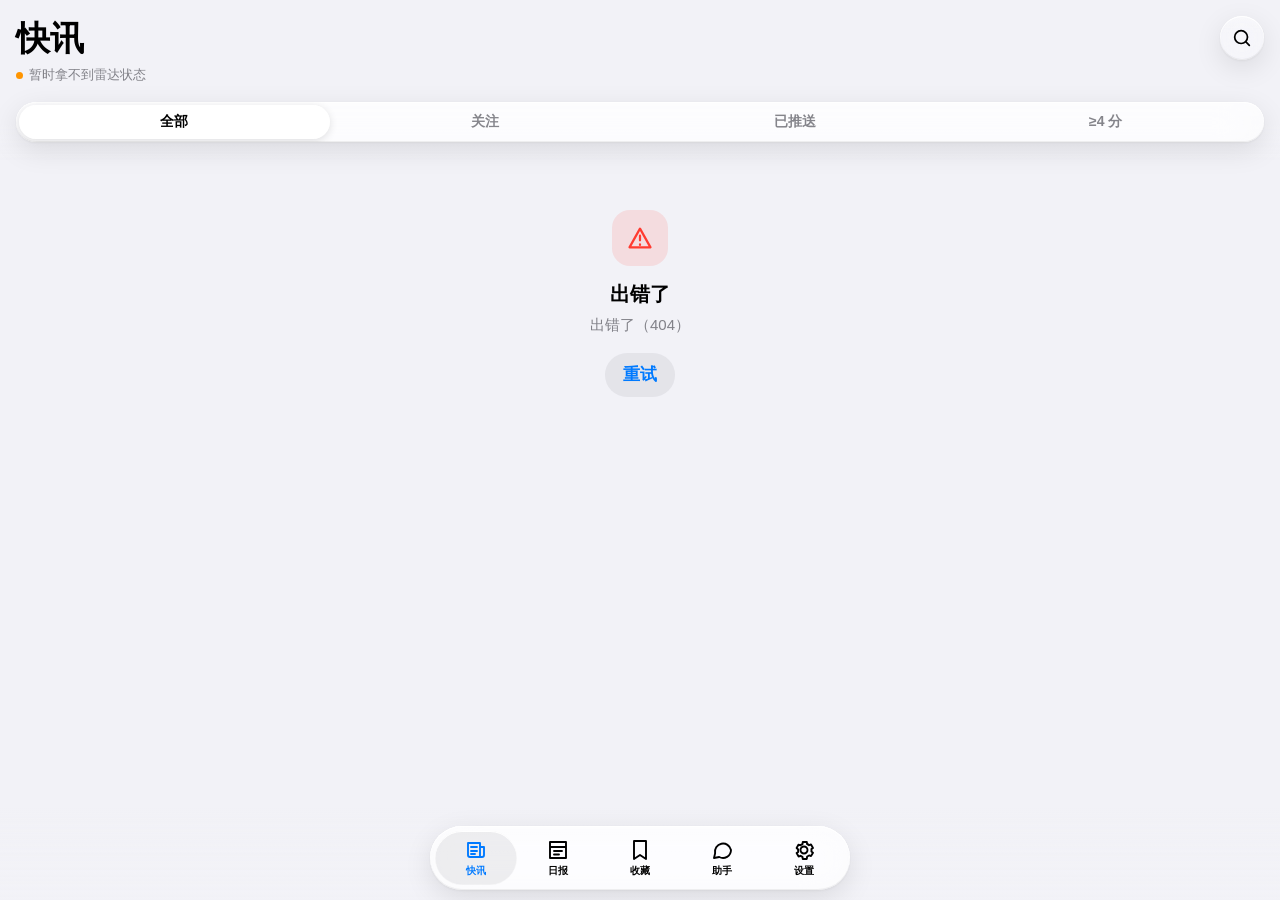
==== commit a89bc498: "news-radar web: fix login link token mismatch, 6-digit one-time login code, glass login page with re" ====
--- a/news-radar/web/index.html
+++ b/news-radar/web/index.html
@@ -60,9 +60,9 @@
 <div class="login" id="login" hidden>
   <img class="logo" src="icons/icon-192.png" alt="">
   <h1>资讯雷达</h1>
-  <p>请用 Mini PC 上给出的口令链接打开，或在下面输入口令。</p>
+  <p>用 Mini PC 给的登录链接打开，或在下面输入口令 / 6 位登录码。</p>
   <form id="login-form" autocomplete="off">
-    <input class="field" id="login-token" type="password" inputmode="text" placeholder="口令" aria-label="口令" autocapitalize="off" autocorrect="off" spellcheck="false">
+    <input class="field" id="login-token" type="password" inputmode="text" placeholder="口令或 6 位登录码" aria-label="口令或登录码" autocapitalize="off" autocorrect="off" spellcheck="false">
     <div class="err" id="login-err" role="alert"></div>
     <button class="btn primary block press" type="submit" id="login-btn">进入</button>
   </form>
--- a/news-radar/web/css/chat.css
+++ b/news-radar/web/css/chat.css
@@ -131,3 +131,6 @@
 #tabbar.chat-kb-hide { opacity: 0; pointer-events: none; transform: translateX(-50%) translateY(16px); }
 #chat-composer .cc-input.scroll { -webkit-mask-image: linear-gradient(transparent 0, #000 9px, #000 calc(100% - 6px), transparent 100%); mask-image: linear-gradient(transparent 0, #000 9px, #000 calc(100% - 6px), transparent 100%); }
 #page-chat .cb-changes .chip { border-radius: 12px; }
+/* 右侧渐隐，提示关注胶囊可以横滑；滑到底时去掉 */
+#page-chat .cw-scroll { -webkit-mask-image: linear-gradient(to right, #000 calc(100% - 44px), transparent); mask-image: linear-gradient(to right, #000 calc(100% - 44px), transparent); }
+#page-chat .cw-scroll.at-end { -webkit-mask-image: none; mask-image: none; }
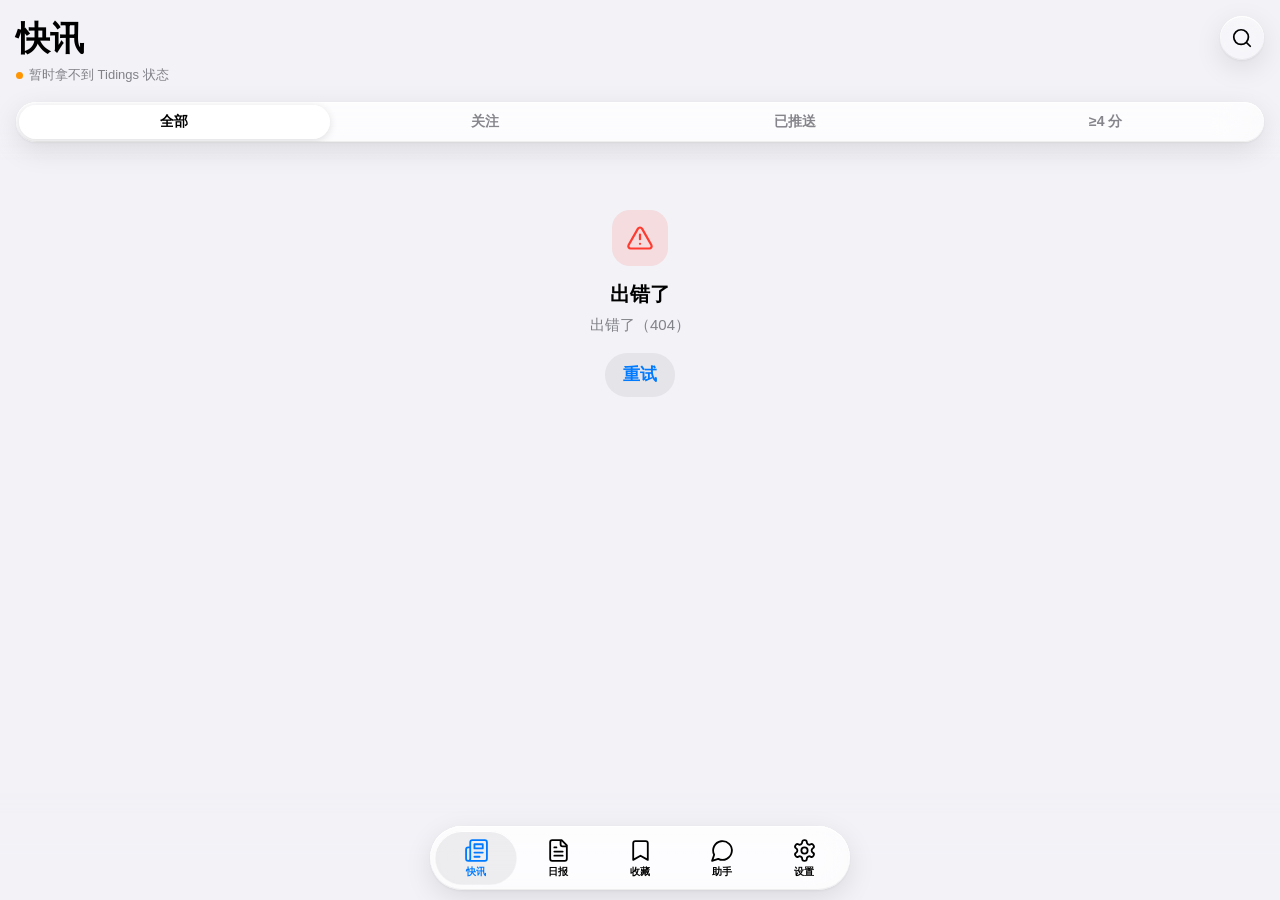
==== commit d44afa3b: "news-radar web: Tidings 改名、/api/pulse 实时刷新、设置页如实显示、交互走查修复、推送深链 ?item= - 实时刷新：live.js 每 5 秒查 /api/pul" ====
--- a/news-radar/web/index.html
+++ b/news-radar/web/index.html
@@ -3,14 +3,14 @@
 <head>
 <meta charset="utf-8">
 <meta name="viewport" content="width=device-width, initial-scale=1, viewport-fit=cover">
-<title>资讯雷达</title>
-<meta name="description" content="24 小时私人股票和加密货币资讯雷达">
+<title>Tidings</title>
+<meta name="description" content="24 小时私人股票和加密货币资讯助手">
 <meta name="theme-color" content="#F2F2F7" media="(prefers-color-scheme: light)">
 <meta name="theme-color" content="#000000" media="(prefers-color-scheme: dark)">
 <meta name="apple-mobile-web-app-capable" content="yes">
 <meta name="mobile-web-app-capable" content="yes">
 <meta name="apple-mobile-web-app-status-bar-style" content="default">
-<meta name="apple-mobile-web-app-title" content="资讯雷达">
+<meta name="apple-mobile-web-app-title" content="Tidings">
 <meta name="format-detection" content="telephone=no">
 <link rel="manifest" href="manifest.webmanifest">
 <link rel="icon" href="icons/icon-192.png" type="image/png">
@@ -32,6 +32,7 @@
 <script defer src="js/chat.js"></script>
 <script defer src="js/settings.js"></script>
 <script defer src="js/app.js"></script>
+<script defer src="js/live.js"></script>
 </head>
 <body>
 <div id="app">
@@ -59,7 +60,7 @@
 
 <div class="login" id="login" hidden>
   <img class="logo" src="icons/icon-192.png" alt="">
-  <h1>资讯雷达</h1>
+  <h1>Tidings</h1>
   <p>用 Mini PC 给的登录链接打开，或在下面输入口令 / 6 位登录码。</p>
   <form id="login-form" autocomplete="off">
     <input class="field" id="login-token" type="password" inputmode="text" placeholder="口令或 6 位登录码" aria-label="口令或登录码" autocapitalize="off" autocorrect="off" spellcheck="false">
@@ -68,6 +69,6 @@
   </form>
 </div>
 
-<noscript><p style="padding:40px;text-align:center">需要开启 JavaScript 才能使用资讯雷达。</p></noscript>
+<noscript><p style="padding:40px;text-align:center">需要开启 JavaScript 才能使用 Tidings。</p></noscript>
 </body>
 </html>
--- a/news-radar/web/css/base.css
+++ b/news-radar/web/css/base.css
@@ -82,7 +82,7 @@
 
 /* ---------- 基础 ---------- */
 *, *::before, *::after { box-sizing: border-box; }
-html { -webkit-text-size-adjust: 100%; text-size-adjust: 100%; }
+html { -webkit-text-size-adjust: 100%; text-size-adjust: 100%; background: var(--bg); }
 html, body { margin: 0; height: 100%; }
 body {
   font-family: var(--font); font-size: 17px; line-height: 1.4; color: var(--ink); background: var(--bg);
@@ -91,6 +91,7 @@
 }
 button, input, textarea, select { font: inherit; color: inherit; }
 button { -webkit-user-select: none; user-select: none; touch-action: manipulation; }
+a, label, .press, input, textarea, select, [role=button] { touch-action: manipulation; }   /* 去掉双击缩放带来的点击延迟 */
 a { color: var(--tint); text-decoration: none; }
 [hidden] { display: none !important; }
 .sr-only { position: absolute; width: 1px; height: 1px; overflow: hidden; clip: rect(0 0 0 0); white-space: nowrap; }
@@ -159,7 +160,7 @@
 .tabbar.hidden-by-sheet { opacity: 0; pointer-events: none; }
 .tab { position: relative; z-index: 1; border: 0; background: none; border-radius: 999px; display: flex; flex-direction: column;
   align-items: center; justify-content: center; gap: 2px; font-size: 10px; font-weight: 600; color: var(--ink); letter-spacing: 0; }
-.tab svg.i { width: 24px; height: 24px; }
+.tab svg.i { width: 25px; height: 25px; stroke-width: 1.75; }
 .tab.is-active { color: var(--tint); }
 .tab .badge { position: absolute; top: 5px; left: calc(50% + 6px); min-width: 17px; height: 17px; padding: 0 5px; border-radius: 9px;
   background: var(--red); color: #fff; font-size: 11px; line-height: 17px; text-align: center; font-weight: 600; }
@@ -195,6 +196,7 @@
 .btn.block { display: flex; width: 100%; }
 .btn.sm { min-height: 34px; padding: 0 14px; font-size: 15px; }
 .btn[disabled], .btn.is-busy { opacity: .45; pointer-events: none; }
+.is-busy { pointer-events: none; }   /* 任何按钮请求进行中都不能再点，防双击重复提交 */
 .btn.is-busy .spinner { display: inline-block; }
 .btn.glass { color: var(--ink); }
 .icon-btn { width: 44px; height: 44px; border-radius: 50%; border: 0; background: none; display: grid; place-items: center; color: var(--ink); flex: none; padding: 0; }
@@ -313,9 +315,11 @@
 .break { overflow-wrap: anywhere; word-break: break-word; }
 
 /* iOS 26 滚动边缘：底部 Tab 栏下方渐隐，让透出的内容不显得乱 */
-#app::after { content: ""; position: fixed; z-index: 45; left: 0; right: 0; bottom: 0; pointer-events: none;
-  height: calc(var(--tabbar-h) + var(--safe-b) + 28px);
-  background: linear-gradient(to top, var(--bg) 0%, color-mix(in srgb, var(--bg) 70%, transparent) 45%, transparent 100%); }
+#app::after { content: ""; position: fixed; z-index: 45; left: 0; right: 0; bottom: -160px; pointer-events: none;
+  /* 向下多伸 160px：iOS 26 Safari 的浮动工具栏一带在布局视口之外，页面内容会画到那里，用实心底盖住 */
+  height: calc(var(--tabbar-h) + var(--safe-b) + 10px + 36px + 160px);
+  /* Tab 栏中线以下完全实心（不让文字从玻璃栏和 Safari 工具栏之间露出来），往上渐隐；用 mask 做渐隐，避免半透明色在部分浏览器失真 */
+  -webkit-mask-image: linear-gradient(to top, #000 calc(100% - 36px - var(--tabbar-h) * .5), transparent 100%); mask-image: linear-gradient(to top, #000 calc(100% - 36px - var(--tabbar-h) * .5), transparent 100%); background: var(--bg); }
 .scrim.stacked { background: rgba(0,0,0,.42); }
 html.scrolled .demo-flag { opacity: 0; pointer-events: none; }
 html.kb-open .sheet { padding-bottom: 0; }
@@ -324,3 +328,29 @@
 html.sheet-open .demo-flag { opacity: 0; pointer-events: none; }
 /* 弹层接近实心（iOS 表单弹层），避免背后彩色图片透出来干扰阅读 */
 .sheet.glass { background: color-mix(in srgb, var(--bg) 93%, transparent); }
+/* 紧凑顶栏更实一些：背后滚过的大字不能读出来 */
+.topbar.glass { background: var(--bg); -webkit-backdrop-filter: none; backdrop-filter: none; }
+
+/* 实时刷新：断网 / 新版本 提示条（顶部居中玻璃胶囊，进出先透明下偏 14px，250ms 到位） */
+.live-banner { position: fixed; z-index: 110; left: 50%; top: calc(var(--safe-t) + 8px); transform: translate(-50%, -14px); opacity: 0;
+  display: flex; align-items: center; gap: 8px; min-height: 44px; max-width: calc(100% - 32px); padding: 0 6px 0 16px; border-radius: 999px;
+  font-size: 15px; font-weight: 600; white-space: nowrap; transition: opacity .25s, transform .25s var(--ease-out); }
+.live-banner.show { opacity: 1; transform: translate(-50%, 0); }
+.live-banner .spinner { width: 14px; height: 14px; color: var(--orange); }
+.live-retry { min-width: 44px; min-height: 36px; padding: 0 14px; border: 0; border-radius: 999px; background: var(--fill); color: var(--tint); font-weight: 600; font-size: 15px; }
+.live-x { width: 44px; height: 44px; border: 0; background: none; color: var(--ink-2); display: grid; place-items: center; margin-left: -4px; }
+html.sheet-open .live-banner { z-index: 95; }
+/* 系统开「减少动态效果」：关掉所有动画和过渡 */
+@media (prefers-reduced-motion: reduce) {
+  *, *::before, *::after { animation-duration: .001ms !important; animation-iteration-count: 1 !important; transition-duration: .001ms !important; scroll-behavior: auto !important; }
+}
+
+/* 点击区补到 44：外观不变，透明扩展区 */
+.sheet-x, .btn.sm, .segmented button, .toast-act { position: relative; }
+.sheet-x::after { content: ''; position: absolute; inset: -4px; }
+.btn.sm::after { content: ''; position: absolute; left: 0; right: 0; top: -5px; bottom: -5px; }
+.segmented button::after { content: ''; position: absolute; left: 0; right: 0; top: -6px; bottom: -6px; }
+.toast-wrap .toast.has-act { pointer-events: auto; padding-right: 6px; }
+.toast-act { margin-left: 4px; min-height: 36px; padding: 0 14px; border: 0; border-radius: 999px; background: var(--fill); color: var(--tint); font-weight: 600; font-size: 15px; white-space: nowrap; }
+.toast-act::after { content: ''; position: absolute; inset: -4px; }
+.toast:not(.show) { pointer-events: none !important; }   /* 隐藏的提示条不挡点击 */
--- a/news-radar/web/css/feed.css
+++ b/news-radar/web/css/feed.css
@@ -1,6 +1,8 @@
 /* 资讯雷达 · 快讯页（只用 base.css 的变量，私有样式以 #page-feed / .fc- 前缀） */
 
 #page-feed .fc-body { position: relative; }
+/* 列表补新/卡片重建时由 feed.js 自己决定要不要补偿滚动，关掉浏览器的滚动锚定，免得两边一起补导致跳两次 */
+#page-feed { overflow-anchor: none; }
 #page-feed .fc-body.fc-settling { transition: transform .4s var(--ease); }
 
 /* ---------- 顶部 ---------- */
@@ -19,9 +21,9 @@
   padding: 0; -webkit-appearance: none; appearance: none; }
 #page-feed .fc-input::placeholder { color: var(--ink-3); }
 #page-feed .fc-input::-webkit-search-cancel-button, #page-feed .fc-input::-webkit-search-decoration { -webkit-appearance: none; appearance: none; display: none; }
-#page-feed .fc-clear { flex: none; width: 36px; height: 36px; border: 0; padding: 0; border-radius: 50%; background: none; display: grid; place-items: center; color: var(--ink-2); }
+#page-feed .fc-clear { flex: none; width: 44px; height: 44px; margin: -2px -4px -2px 0; border: 0; padding: 0; border-radius: 50%; background: none; display: grid; place-items: center; color: var(--ink-2); }
 #page-feed .fc-clear svg.i { width: 18px; height: 18px; padding: 4px; border-radius: 50%; background: var(--ink-3); color: var(--bg-2); stroke-width: 3; }
-#page-feed .fc-cancel { flex: none; height: 44px; padding: 0 2px; border: 0; background: none; color: var(--tint); font-size: 17px; }
+#page-feed .fc-cancel { flex: none; height: 44px; min-width: 44px; padding: 0 6px; margin-right: -6px; border: 0; background: none; color: var(--tint); font-size: 17px; }
 
 #page-feed .fc-sub { min-width: 0; }
 #page-feed .fc-sub-t { min-width: 0; overflow: hidden; text-overflow: ellipsis; white-space: nowrap; }
@@ -43,6 +45,8 @@
 #page-feed .fc { position: relative; overflow: hidden; padding: 14px 16px 14px; cursor: pointer; outline: none;
   transition: transform .35s var(--ease), background-color .6s; }
 #page-feed .fc:focus-visible { box-shadow: 0 0 0 2px var(--tint); }
+/* 卡片是整块可点的：长按不选字、不弹图片菜单（要复制文字到详情里选） */
+#page-feed .fc { -webkit-user-select: none; user-select: none; -webkit-touch-callout: none; }
 
 #page-feed .fc-head { display: flex; align-items: center; gap: 7px; min-width: 0; height: 30px; }
 #page-feed .fc-head .score { width: 28px; height: 28px; border-radius: 9px; font-size: 15px; }
@@ -104,8 +108,7 @@
 #page-feed .fc-slim-meta .fc-time { margin: 0; padding: 0; font-size: 12px; }
 #page-feed .fc-slim-meta svg.i { margin-left: 5px; color: var(--ink-3); }
 #page-feed .fc-slim .fc-save { margin: -6px 0; }
-#page-feed .fc-slim.no-url { cursor: default; }
-#page-feed .fc-slim.no-url .fc-slim-title { color: var(--ink-3); }
+#page-feed .fc-slim.no-url .fc-slim-title { color: var(--ink-2); }
 #page-feed .fc-slim[data-s="1"] .fc-slim-title, #page-feed .fc-slim[data-s="2"] .fc-slim-title { color: var(--ink-2); }
 
 /* 5 分：左侧色条 + 极淡底色 */
@@ -165,6 +168,10 @@
 .fd-tier { display: inline-flex; align-items: center; gap: 4px; }
 .fd-dot { color: var(--ink-3); }
 .fd-title { margin: 10px 0 0; font-size: 21px; line-height: 1.34; font-weight: 700; letter-spacing: -.2px; color: var(--ink); -webkit-user-select: text; user-select: text; }
+.fd-key { display: flex; align-items: flex-start; gap: 6px; margin: 10px 0 0; padding: 8px 12px; border-radius: var(--r-sm);
+  background: color-mix(in srgb, var(--tint) 9%, transparent); font-size: 15px; line-height: 1.45; font-weight: 600; color: var(--ink);
+  -webkit-user-select: text; user-select: text; }
+.fd-key svg.i { flex: none; margin-top: 4px; color: var(--tint); }
 .fd-sum { margin: 10px 0 0; font-size: 16px; line-height: 1.55; color: var(--ink); opacity: .86; -webkit-user-select: text; user-select: text; }
 .fd-push { display: flex; align-items: center; gap: 5px; margin: 12px 0 0; font-size: 13px; color: var(--ink-2); }
 .fd-push .late { color: var(--amber); }
--- a/news-radar/web/css/digest.css
+++ b/news-radar/web/css/digest.css
@@ -13,7 +13,8 @@
 #page-digest .dg-banner-s { font-size: 13px; color: var(--ink-2); margin-top: 1px; }
 #page-digest .dg-banner.is-err { background: color-mix(in srgb, var(--red) 10%, var(--bg-2)); }
 #page-digest .dg-banner.is-err > svg.i { color: var(--red); }
-#page-digest .dg-banner .btn.sm { flex: none; }
+#page-digest .dg-banner .btn.sm { flex: none; position: relative; }
+#page-digest .dg-banner .btn.sm::after { content: ""; position: absolute; inset: -5px -4px; } /* 点按区域补足 44px */
 #page-digest .dg-banner-x { width: 36px; height: 44px; margin: 0 -6px 0 -4px; background: none; color: var(--ink-2); }
 
 /* 头条卡 */
@@ -100,6 +101,7 @@
 /* 页尾 */
 #page-digest .dg-foot { display: flex; flex-direction: column; align-items: center; gap: 8px; margin: 30px 0 4px; text-align: center; }
 #page-digest .dg-foot p { margin: 0; font-size: 13px; color: var(--ink-2); }
+#page-digest .dg-foot .btn { min-height: 44px; }
 #page-digest .dg-foot .btn svg.i { width: 16px; height: 16px; }
 #page-digest .dg-foot .btn.is-busy svg.i { display: none; }
 
--- a/news-radar/web/css/vault.css
+++ b/news-radar/web/css/vault.css
@@ -9,16 +9,16 @@
 #page-vault .vt-search.open { grid-template-rows: 1fr; opacity: 1; }
 #page-vault .vt-search-in { overflow: hidden; min-height: 0; }
 #page-vault .vt-search-row { display: flex; align-items: center; gap: 10px; padding: 4px 0 10px; }
-#page-vault .vt-field { flex: 1; min-width: 0; display: flex; align-items: center; gap: 6px; height: 40px; padding: 0 2px 0 10px;
+#page-vault .vt-field { flex: 1; min-width: 0; display: flex; align-items: center; gap: 6px; height: 44px; padding: 0 2px 0 10px;
   border-radius: var(--r-sm); background: var(--fill); color: var(--ink-2); }
 #page-vault .vt-field:focus-within { box-shadow: 0 0 0 2px color-mix(in srgb, var(--tint) 45%, transparent); }
-#page-vault .vt-input { flex: 1; min-width: 0; height: 40px; border: 0; background: none; outline: none; font-size: 17px; color: var(--ink);
+#page-vault .vt-input { flex: 1; min-width: 0; height: 44px; border: 0; background: none; outline: none; font-size: 17px; color: var(--ink);
   padding: 0; -webkit-appearance: none; appearance: none; }
 #page-vault .vt-input::placeholder { color: var(--ink-3); }
 #page-vault .vt-input::-webkit-search-cancel-button, #page-vault .vt-input::-webkit-search-decoration { -webkit-appearance: none; appearance: none; display: none; }
-#page-vault .vt-clear { flex: none; width: 36px; height: 36px; border: 0; padding: 0; border-radius: 50%; background: none; display: grid; place-items: center; }
+#page-vault .vt-clear { flex: none; width: 44px; height: 44px; border: 0; padding: 0; border-radius: 50%; background: none; display: grid; place-items: center; }
 #page-vault .vt-clear svg.i { width: 18px; height: 18px; padding: 4px; border-radius: 50%; background: var(--ink-3); color: var(--bg-2); stroke-width: 3; }
-#page-vault .vt-cancel { flex: none; height: 44px; padding: 0 2px; border: 0; background: none; color: var(--tint); font-size: 17px; }
+#page-vault .vt-cancel { flex: none; height: 44px; min-width: 44px; padding: 0 2px; border: 0; background: none; color: var(--tint); font-size: 17px; }
 
 #page-vault .vt-sub { min-width: 0; }
 #page-vault .vt-sub-t { min-width: 0; overflow: hidden; text-overflow: ellipsis; white-space: nowrap; font-variant-numeric: tabular-nums; }
@@ -26,7 +26,7 @@
 /* ---------- 吸顶筛选条 ---------- */
 #page-vault .vt-filter { position: sticky; z-index: 30; top: calc(var(--safe-t) + 44px); margin: 0; padding: 6px 0 2px; pointer-events: none; }
 #page-vault .vt-seg { pointer-events: auto; width: 100%; overflow: hidden; }
-#page-vault .vt-seg button { flex: 1 1 0; min-width: 0; padding: 0 6px; height: 34px; overflow: hidden; text-overflow: ellipsis; }
+#page-vault .vt-seg button { flex: 1 1 0; min-width: 0; padding: 0 6px; height: 38px; overflow: hidden; text-overflow: ellipsis; }
 #page-vault .vt-seg button.press:active, #page-vault .vt-seg button.press.is-pressed { transform: none; opacity: .65; }
 @media (prefers-color-scheme: dark) { :root:not([data-theme="light"]) #page-vault .vt-seg .seg-thumb { background: var(--fill-2); } }
 :root[data-theme="dark"] #page-vault .vt-seg .seg-thumb { background: var(--fill-2); }
@@ -146,23 +146,15 @@
 .vt-r-noteh { display: flex; align-items: center; justify-content: space-between; min-height: 44px; margin: 14px 4px 0; font-size: 13px; color: var(--ink-2); }
 .vt-note-done { min-height: 44px; padding: 0 4px 0 12px; border: 0; background: none; color: var(--tint); font-size: 16px; font-weight: 600; }
 
-/* ---------- 撤销条：玻璃胶囊，悬浮在 Tab 栏上方 ---------- */
-.vt-undo { position: fixed; z-index: 70; left: 50%; bottom: calc(var(--safe-b) + 10px + var(--tabbar-h) + 12px);
-  width: min(calc(100% - 2 * var(--gutter)), 420px); min-height: 50px; border-radius: 999px;
-  display: flex; align-items: center; gap: 8px; padding: 3px 4px 3px 18px;
-  transform: translate(-50%, 16px) scale(.96); opacity: 0; transition: transform .45s var(--ease), opacity .25s; pointer-events: none; }
-.vt-undo.show { transform: translate(-50%, 0); opacity: 1; pointer-events: auto; }
-.vt-undo-t { flex: 1; min-width: 0; display: flex; align-items: center; gap: 8px; font-size: 15px; font-weight: 600; color: var(--ink); white-space: nowrap; overflow: hidden; }
-.vt-undo-t svg.i { color: var(--ink-2); }
-.vt-undo-btn { flex: none; min-height: 44px; padding: 0 18px; border: 0; border-radius: 999px; background: var(--fill); color: var(--tint); font-size: 15px; font-weight: 700; }
-.vt-undo-btn.is-busy { opacity: .5; pointer-events: none; }
-.vt-undo-btn .spinner { display: none; }
-.vt-undo-btn.is-busy .spinner { display: inline-block; vertical-align: -2px; margin-right: 6px; }
-
 @media (prefers-reduced-motion: reduce) {
-  #page-vault .vt-card, #page-vault .vt-group, .vt-undo { transition: opacity .2s; }
+  #page-vault .vt-card, #page-vault .vt-group { transition: opacity .2s; }
   #page-vault .vt-media img, .vt-hero img { transition: none; }
   #page-vault .vt-card.vt-enter { animation: none; }
 }
 #page-vault .vt-slim-t { min-width: 0; overflow: hidden; text-overflow: ellipsis; white-space: nowrap; }
 #page-vault .vt-slim svg.i { flex: none; }
+/* 吸顶筛选条背后的渐隐底（与快讯一致），滚过的内容不会在顶栏和胶囊之间露出半截 */
+#page-vault .vt-filter::before { content: ""; position: absolute; z-index: -1; left: calc(-1 * var(--gutter)); right: calc(-1 * var(--gutter)); top: 0; bottom: -12px;
+  background: linear-gradient(to bottom, var(--bg) 0%, var(--bg) 50%, color-mix(in srgb, var(--bg) 70%, transparent) 78%, transparent 100%); pointer-events: none; }
+/* 静默刷新时由 vault.js 自己按可见卡片校正滚动；关掉浏览器自带的滚动锚定，免得两边一起调导致跳两次 */
+#page-vault { overflow-anchor: none; }
--- a/news-radar/web/css/chat.css
+++ b/news-radar/web/css/chat.css
@@ -134,3 +134,10 @@
 /* 右侧渐隐，提示关注胶囊可以横滑；滑到底时去掉 */
 #page-chat .cw-scroll { -webkit-mask-image: linear-gradient(to right, #000 calc(100% - 44px), transparent); mask-image: linear-gradient(to right, #000 calc(100% - 44px), transparent); }
 #page-chat .cw-scroll.at-end { -webkit-mask-image: none; mask-image: none; }
+/* 往上翻时来了新消息：输入栏上方的小胶囊，点了回到底部 */
+#chat-composer .cc-new { position: absolute; left: 50%; bottom: calc(100% + 10px); transform: translate(-50%, 8px); opacity: 0; pointer-events: none;
+  display: inline-flex; align-items: center; gap: 5px; min-height: 36px; padding: 0 14px; border: 0; border-radius: 999px;
+  font-size: 14px; font-weight: 600; color: var(--tint); white-space: nowrap; transition: opacity .2s, transform .3s var(--ease); }
+#chat-composer .cc-new.show { opacity: 1; transform: translate(-50%, 0); pointer-events: auto; }
+#chat-composer .cc-new.show.is-pressed { transform: translate(-50%, 0) scale(.96); }
+#chat-composer .cc-new::after { content: ""; position: absolute; inset: -4px 0; }
--- a/news-radar/web/css/settings.css
+++ b/news-radar/web/css/settings.css
@@ -62,7 +62,7 @@
 
 /* ntfy 地址 */
 #page-settings .st-url-row { align-items: center; }
-#page-settings .st-mono { font-family: var(--mono); font-size: 14px; line-height: 1.4; overflow-wrap: anywhere; word-break: break-all;
+#page-settings .st-mono { font-family: var(--mono); font-size: 13px; line-height: 1.4; white-space: nowrap; overflow: hidden; text-overflow: ellipsis; min-width: 3em;
   margin-top: 2px; -webkit-user-select: all; user-select: all; }
 #page-settings .st-url-row .icon-btn { margin-right: -6px; }
 
@@ -139,3 +139,11 @@
 #page-settings .icon-btn:not(.plain), .st-mem-acts .icon-btn { background: none; }
 #page-settings .st-ml2 { display: block; color: var(--ink-3); white-space: nowrap; overflow: hidden; text-overflow: ellipsis; }
 .st-mem-edit .field { text-align: left; padding: 11px 14px; min-height: 44px; }
+
+/* 测试推送没送到：不用红叉，点开看原因 */
+#page-settings .st-fail { border: 0; height: 30px; min-height: 30px; padding: 0 10px; background: var(--fill); color: var(--ink-2); font: inherit; font-size: 12px; font-weight: 600; position: relative; }
+#page-settings .st-fail::after { content: ""; position: absolute; inset: -7px 0; }
+/* 点击区域补到 44px：步进器按钮、设备卡里的小按钮（视觉大小不变） */
+#page-settings .stepper button { height: 44px; margin: -6px 0; }
+#page-settings .st-pend-btns .btn, .st-dev .btn.sm { position: relative; }
+#page-settings .st-pend-btns .btn::after, .st-dev .btn.sm::after { content: ""; position: absolute; inset: -5px 0; }
